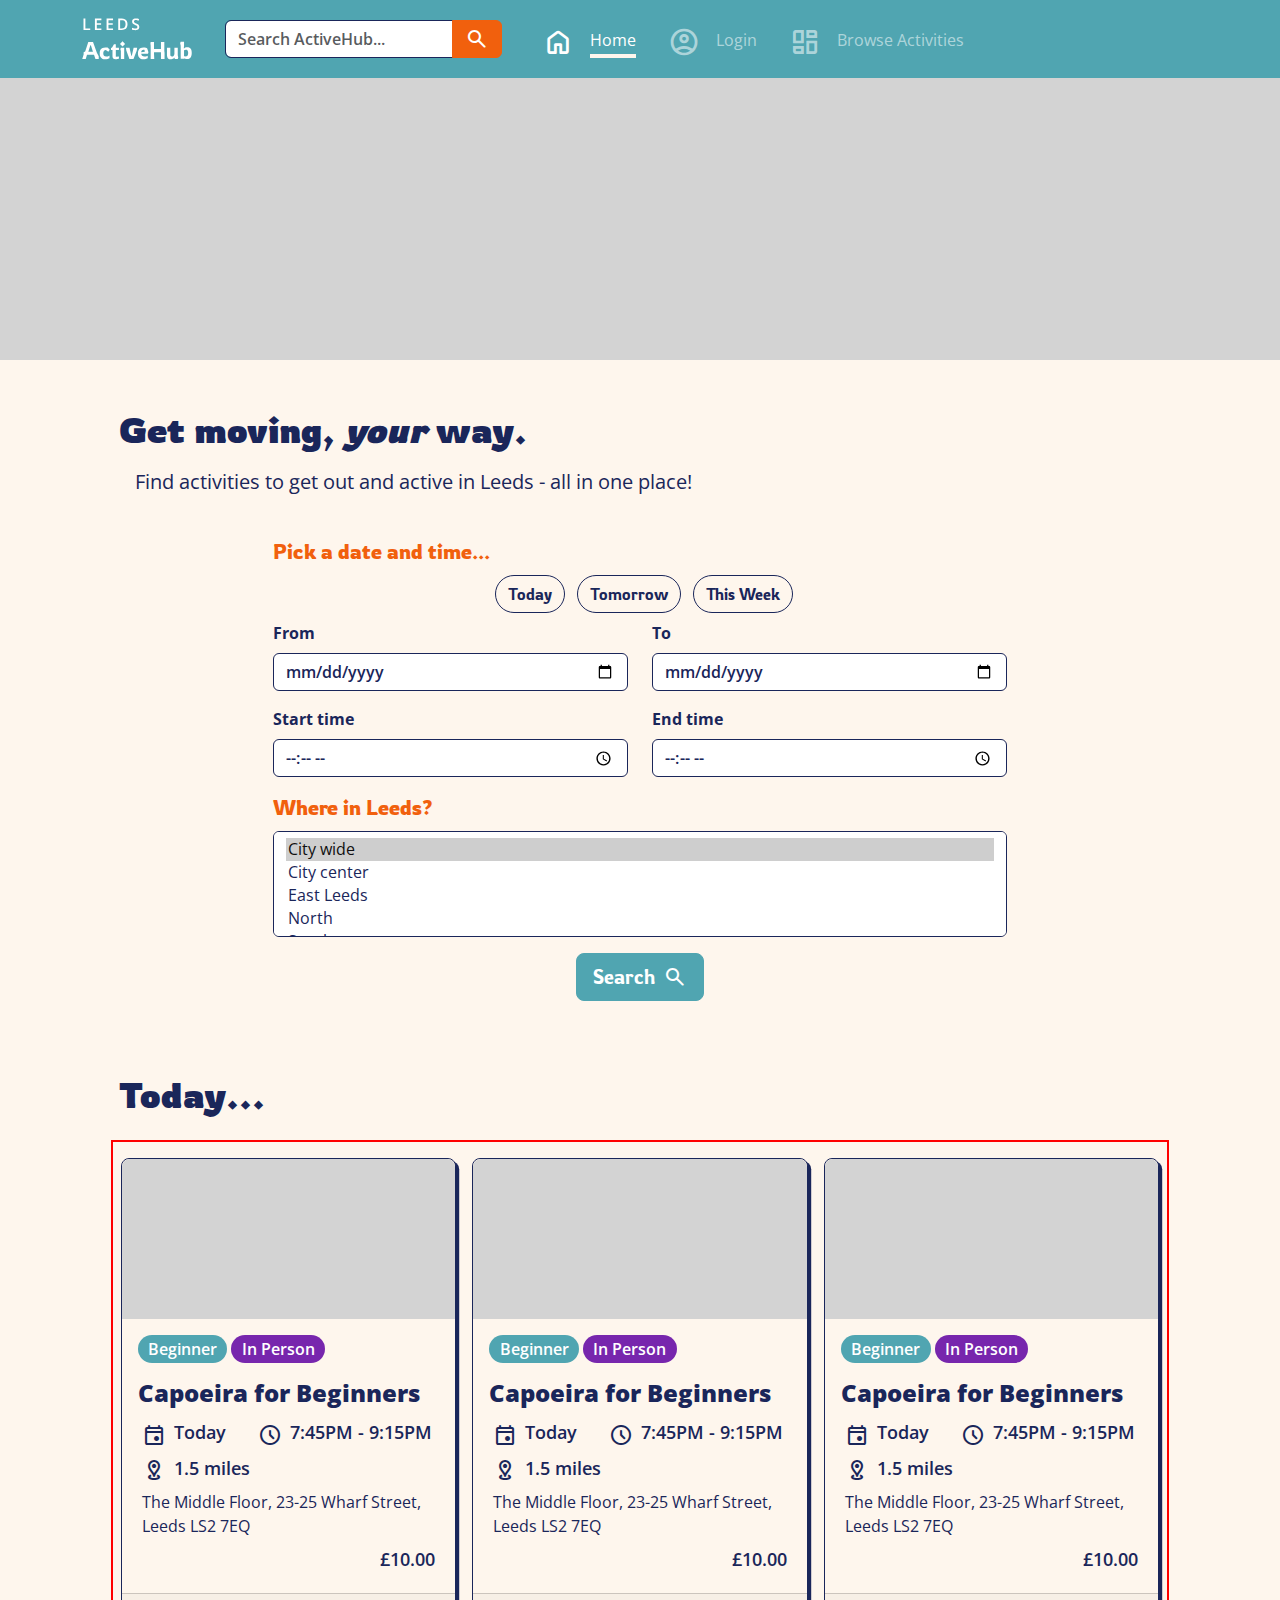
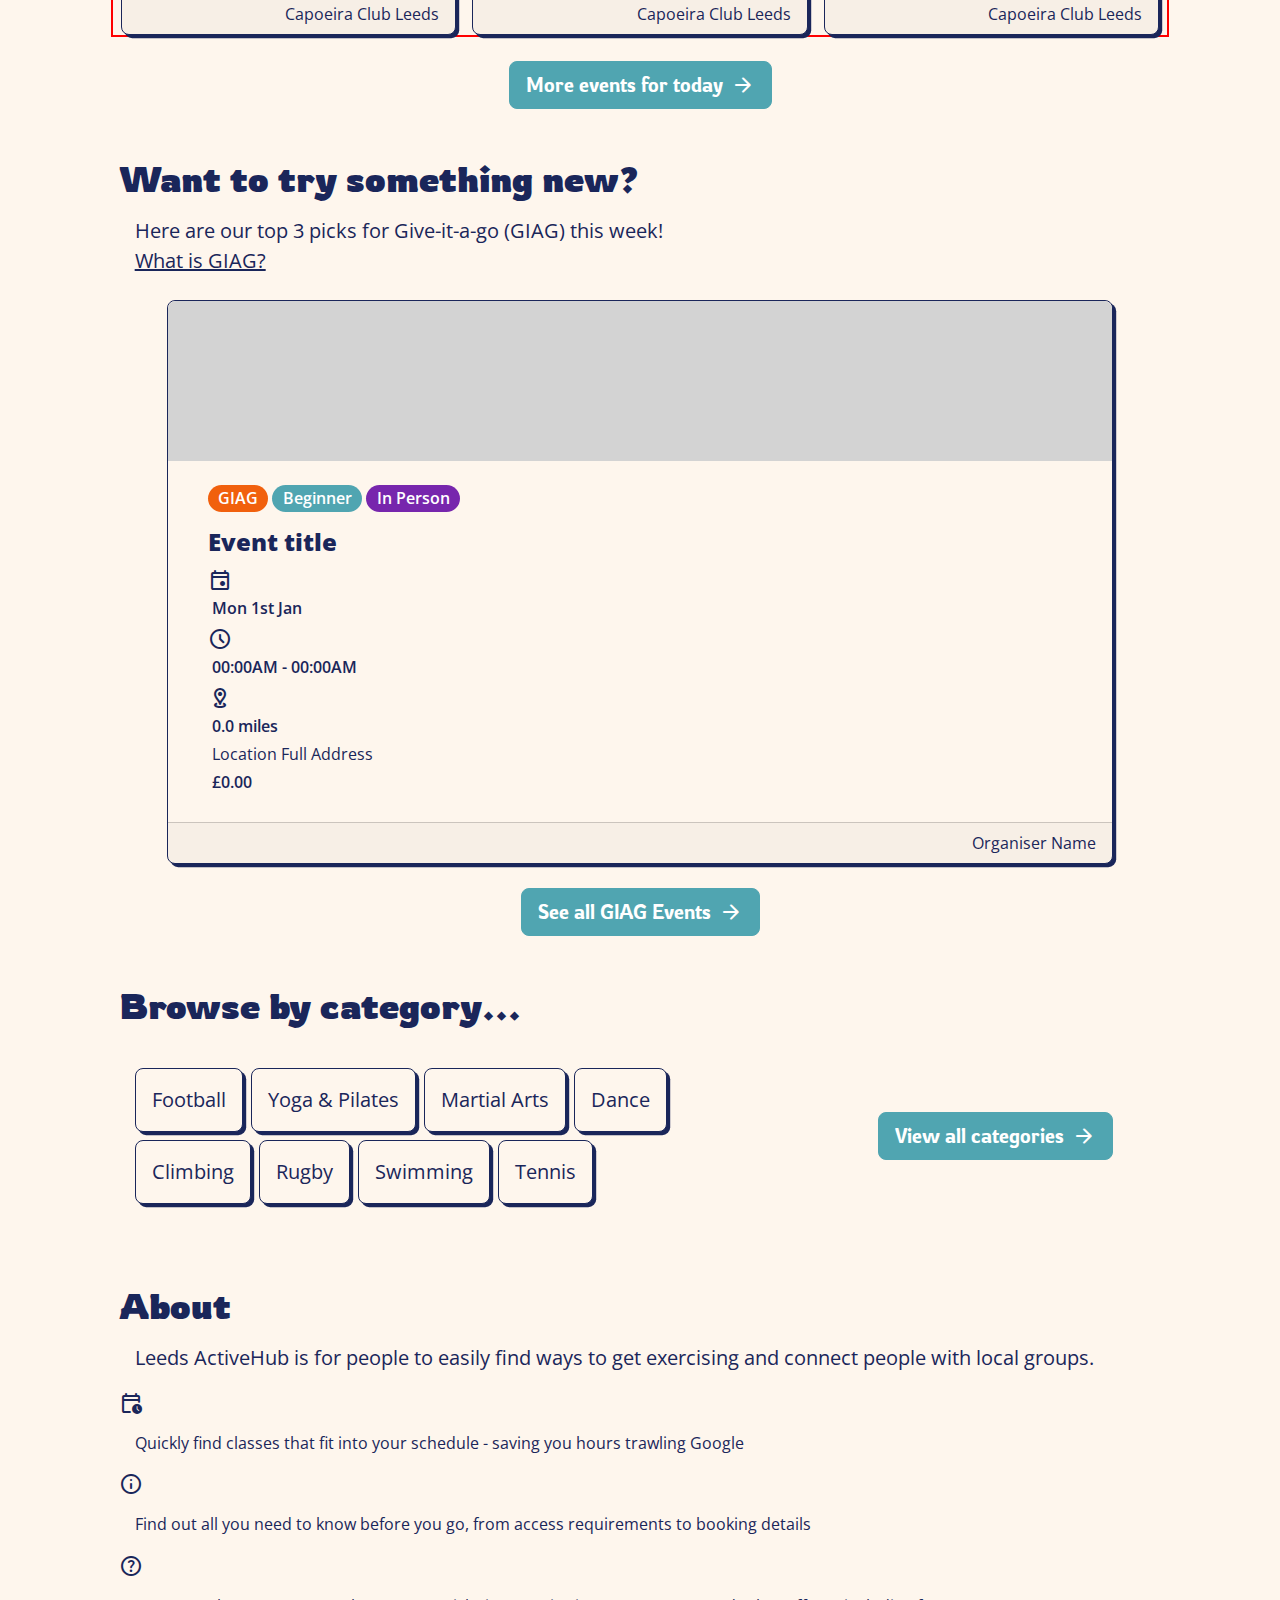
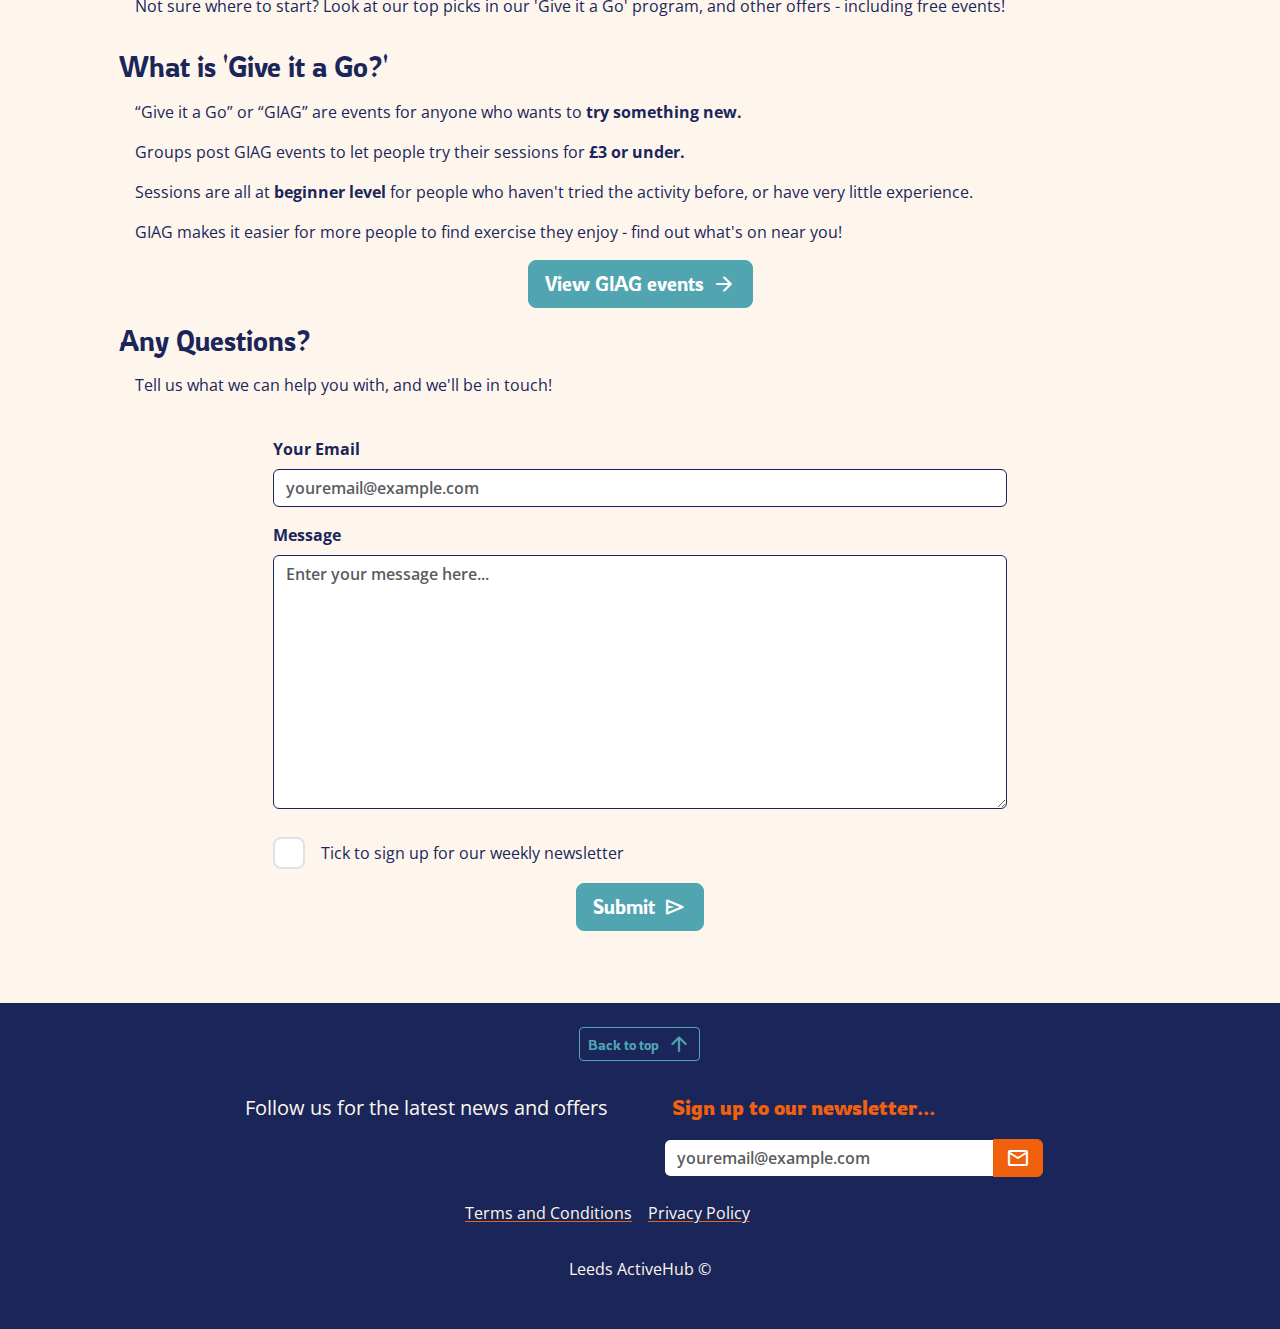
==== index.html @ cd2ba8c4 "(index.html): Changed card-stacks to responsive BS grid, removed card content while testing (main-st" ====
<!DOCTYPE html>
<html lang="en">
<head>
    <meta charset="UTF-8">
    <meta name="viewport" content="width=device-width, initial-scale=1.0">


    <!-- ----------- -->
    <!-- STYLESHEETS -->
    <!-- ----------- -->

    <!-- Google Fonts -->
    <link rel="preconnect" href="https://fonts.googleapis.com">
    <link rel="preconnect" href="https://fonts.gstatic.com" crossorigin>
    <link href="https://fonts.googleapis.com/css2?family=Open+Sans:ital,wght@0,300..800;1,300..800&family=Rowdies:wght@300;400;700&display=swap" rel="stylesheet">

    <!-- Google Material Symbols -->
    <link rel="stylesheet" href="https://fonts.googleapis.com/css2?family=Material+Symbols+Rounded:opsz,wght,FILL,GRAD@20..48,100..700,0..1,-50..200" />

    <!-- Iconoir -->
    <link rel="stylesheet"
    href="https://cdn.jsdelivr.net/gh/iconoir-icons/iconoir@main/css/iconoir.css"/>
  

    <!-- Bootstrap V5.3.3  -->
    <link href="https://cdn.jsdelivr.net/npm/bootstrap@5.3.3/dist/css/bootstrap.min.css" rel="stylesheet" integrity="sha384-QWTKZyjpPEjISv5WaRU9OFeRpok6YctnYmDr5pNlyT2bRjXh0JMhjY6hW+ALEwIH" crossorigin="anonymous">

    <!-- Bootstrap-select plugin v1.14.0  -->
     <!-- For multiselect picker dropdowns with bootstrap select inputs -->
    <!-- Latest compiled and minified CSS -->
    <link rel="stylesheet" href="https://cdn.jsdelivr.net/npm/bootstrap-select@1.14.0-beta3/dist/css/bootstrap-select.min.css">

    <!-- Custom Stylesheet -->
    <link rel="stylesheet" href="/css/main-style.css">
    
    <!-- JQuery -->
     <!-- For bootstrap-select -->
    <script src="https://code.jquery.com/jquery-3.7.1.min.js" integrity="sha256-/JqT3SQfawRcv/BIHPThkBvs0OEvtFFmqPF/lYI/Cxo=" crossorigin="anonymous"></script>

    <title>Leeds ActiveHub Home</title>
</head>
<body>

    <!----------------------->
    <!------- HEADER -------->
    <!----------------------->
    <header id="page-top">

        <!------- Main Nav ------->
        <nav class="navbar fixed-top navbar-expand-lg navbar-dark">
            <div class="container">
                <!-- Brand -->
                <a class="navbar-brand" href="/index.html">
                    <svg class="navbar-logo" width="111" height="52" viewBox="0 0 111 52" xmlns="http://www.w3.org/2000/svg">
                        <path d="M1.5 17V5.57812H3.375V15.4062H8.22656V17H1.5ZM19.3919 17H12.9231V5.57812H19.3919V7.15625H14.7981V10.2578H19.1028V11.8281H14.7981V15.4141H19.3919V17ZM31.0494 17H24.5806V5.57812H31.0494V7.15625H26.4556V10.2578H30.7603V11.8281H26.4556V15.4141H31.0494V17ZM45.5116 11.1797C45.5116 12.4661 45.272 13.5417 44.7928 14.4062C44.3136 15.2656 43.6183 15.9141 42.7069 16.3516C41.7954 16.7839 40.6965 17 39.41 17H36.2381V5.57812H39.7537C40.936 5.57812 41.9569 5.79167 42.8162 6.21875C43.6756 6.64062 44.3397 7.26823 44.8084 8.10156C45.2772 8.92969 45.5116 9.95573 45.5116 11.1797ZM43.5584 11.2344C43.5584 10.2969 43.41 9.52604 43.1131 8.92188C42.8215 8.31771 42.3892 7.86979 41.8162 7.57812C41.2485 7.28125 40.548 7.13281 39.7147 7.13281H38.1131V15.4297H39.4412C40.8215 15.4297 41.8527 15.0781 42.535 14.375C43.2173 13.6719 43.5584 12.625 43.5584 11.2344ZM57.2863 13.8906C57.2863 14.5677 57.1196 15.151 56.7863 15.6406C56.4581 16.1302 55.9842 16.5052 55.3644 16.7656C54.7498 17.026 54.0154 17.1562 53.1613 17.1562C52.7446 17.1562 52.3461 17.1328 51.9659 17.0859C51.5857 17.0391 51.2264 16.9714 50.8878 16.8828C50.5545 16.7891 50.2498 16.6771 49.9738 16.5469V14.7812C50.4373 14.9844 50.9555 15.1693 51.5284 15.3359C52.1014 15.4974 52.6847 15.5781 53.2784 15.5781C53.7628 15.5781 54.1639 15.5156 54.4816 15.3906C54.8045 15.2604 55.0441 15.0781 55.2003 14.8438C55.3566 14.6042 55.4347 14.3255 55.4347 14.0078C55.4347 13.6693 55.3435 13.3828 55.1613 13.1484C54.979 12.9141 54.7029 12.7005 54.3331 12.5078C53.9685 12.3099 53.5102 12.099 52.9581 11.875C52.5831 11.724 52.2238 11.5521 51.88 11.3594C51.5415 11.1667 51.2394 10.9401 50.9738 10.6797C50.7081 10.4193 50.4972 10.112 50.3409 9.75781C50.1899 9.39844 50.1144 8.97656 50.1144 8.49219C50.1144 7.84635 50.268 7.29427 50.5753 6.83594C50.8878 6.3776 51.3253 6.02604 51.8878 5.78125C52.4555 5.53646 53.117 5.41406 53.8722 5.41406C54.4711 5.41406 55.0336 5.47656 55.5597 5.60156C56.0909 5.72656 56.6118 5.90365 57.1222 6.13281L56.5284 7.64062C56.0597 7.44792 55.604 7.29427 55.1613 7.17969C54.7238 7.0651 54.2758 7.00781 53.8175 7.00781C53.4217 7.00781 53.0857 7.06771 52.8097 7.1875C52.5336 7.30729 52.3227 7.47656 52.1769 7.69531C52.0363 7.90885 51.9659 8.16406 51.9659 8.46094C51.9659 8.79427 52.0467 9.07552 52.2081 9.30469C52.3748 9.52865 52.63 9.73438 52.9738 9.92188C53.3227 10.1094 53.7706 10.3177 54.3175 10.5469C54.9477 10.8073 55.4816 11.0807 55.9191 11.3672C56.3618 11.6536 56.7003 11.9974 56.9347 12.3984C57.1691 12.7943 57.2863 13.2917 57.2863 13.8906Z" fill="currentColor"/>
                        <path d="M0.24 46L1.632 41.464V39.136L3.168 38.416L6.288 29.032H11.016L14.88 39.784L16.728 43.192V46H13.44L12 41.68H5.016L3.744 46H0.24ZM6.36 38.704H10.92L8.856 32.2H8.352L6.36 38.704ZM22.8488 46.24C21.8728 46.24 20.9928 46.056 20.2088 45.688C19.4248 45.304 18.8088 44.68 18.3608 43.816C17.9128 42.952 17.6888 41.792 17.6888 40.336C17.6888 38.848 17.9368 37.68 18.4328 36.832C18.9448 35.968 19.6248 35.352 20.4728 34.984C21.3368 34.616 22.2888 34.432 23.3288 34.432C24.0648 34.432 24.6088 34.464 24.9608 34.528C25.3288 34.576 25.6408 34.632 25.8968 34.696L27.7688 36.808L26.3288 38.704L23.8088 37.072C23.0088 37.072 22.3848 37.352 21.9368 37.912C21.4888 38.472 21.2648 39.28 21.2648 40.336C21.2648 41.456 21.5048 42.28 21.9848 42.808C22.4648 43.336 23.1528 43.6 24.0488 43.6C24.6408 43.6 25.1688 43.536 25.6328 43.408C26.1128 43.264 26.5128 43.112 26.8328 42.952C27.1528 42.776 27.3768 42.648 27.5048 42.568V45.304C27.1048 45.512 26.5208 45.72 25.7528 45.928C25.0008 46.136 24.0328 46.24 22.8488 46.24ZM33.6064 46.24C32.5184 46.24 31.7264 46 31.2304 45.52C30.7344 45.04 30.4864 44.312 30.4864 43.336V36.904H28.9744V35.344L30.2464 34.168L31.9504 31.192H33.8224V34.672H36.9424V37.072H33.8224V43.648L36.9424 43.624V45.52C36.9424 45.52 36.8144 45.584 36.5584 45.712C36.3024 45.824 35.9264 45.936 35.4304 46.048C34.9504 46.176 34.3424 46.24 33.6064 46.24ZM40.5497 33.472L37.9817 30.904L40.5497 28.336L43.0937 30.904L40.5497 33.472ZM38.8697 46V38.056L38.3657 36.136L38.8457 34.672H42.2057V46H38.8697ZM47.4137 46L44.3897 37.792L43.9097 34.672H47.5097L49.3097 42.64H49.7897L51.6137 34.672H55.1897L54.7097 37.792L51.4937 46H47.4137ZM61.3153 46.24C60.2753 46.24 59.3473 46.056 58.5313 45.688C57.7153 45.32 57.0753 44.704 56.6113 43.84C56.1473 42.976 55.9153 41.808 55.9153 40.336C55.9153 38.912 56.1633 37.768 56.6593 36.904C57.1553 36.04 57.8113 35.416 58.6273 35.032C59.4433 34.632 60.3393 34.432 61.3153 34.432C62.3873 34.432 63.2273 34.552 63.8353 34.792C64.4593 35.032 64.9313 35.264 65.2513 35.488L66.4513 39.304L65.9713 40.792H59.2513C59.3473 41.64 59.6513 42.32 60.1633 42.832C60.6753 43.344 61.4593 43.6 62.5153 43.6C63.3793 43.6 64.0753 43.496 64.6033 43.288C65.1473 43.08 65.5233 42.92 65.7313 42.808V45.304C65.2513 45.56 64.6353 45.784 63.8833 45.976C63.1473 46.152 62.2913 46.24 61.3153 46.24ZM59.2273 39.256L62.8273 38.776L62.4673 37C62.3553 36.936 62.1953 36.888 61.9873 36.856C61.7953 36.824 61.6193 36.808 61.4593 36.808C60.7393 36.808 60.1873 37.064 59.8033 37.576C59.4193 38.072 59.2273 38.632 59.2273 39.256ZM68.6644 46V32.872L68.4244 30.472L68.6644 29.008H72.0244V36.016H78.9604V29.008H82.3204V38.032L82.5604 39.688V46H78.9604V39.16H72.0244V41.104L72.2644 46H68.6644ZM88.56 46.24C87.6 46.24 86.856 46.056 86.328 45.688C85.816 45.32 85.456 44.792 85.248 44.104C85.056 43.4 84.96 42.56 84.96 41.584V34.648H88.32V41.68C88.32 42.336 88.44 42.816 88.68 43.12C88.936 43.424 89.36 43.576 89.952 43.576C90.704 43.576 91.296 43.288 91.728 42.712C92.176 42.136 92.4 41.464 92.4 40.696V34.648H95.76V42.136L96.264 44.536L95.76 46H92.664V44.824L92.424 44.704C92.216 44.912 91.912 45.136 91.512 45.376C91.128 45.616 90.68 45.824 90.168 46C89.672 46.16 89.136 46.24 88.56 46.24ZM105.187 46C104.419 46 103.803 45.936 103.339 45.808C102.875 45.664 102.539 45.528 102.331 45.4C102.139 45.256 102.043 45.184 102.043 45.184V45.784H98.6828V32.632L98.1788 30.232L98.6828 28.792H102.043V32.656L101.803 35.368L102.043 35.488C102.363 35.184 102.755 34.896 103.219 34.624C103.699 34.336 104.355 34.192 105.187 34.192C106.611 34.192 107.723 34.648 108.523 35.56C109.339 36.472 109.747 37.912 109.747 39.88C109.747 41.352 109.539 42.544 109.123 43.456C108.723 44.352 108.179 45 107.491 45.4C106.803 45.8 106.035 46 105.187 46ZM103.651 43.456C104.291 43.456 104.787 43.296 105.139 42.976C105.507 42.656 105.763 42.24 105.907 41.728C106.067 41.216 106.147 40.664 106.147 40.072C106.147 39.496 106.083 38.968 105.955 38.488C105.843 37.992 105.627 37.6 105.307 37.312C104.987 37.008 104.515 36.856 103.891 36.856L102.043 37.36V43.144C102.043 43.144 102.211 43.2 102.547 43.312C102.883 43.408 103.251 43.456 103.651 43.456Z" fill="currentColor"/>
                    </svg>
                </a>
                <!-- Menu toggle button  -->
                <button
                    class="navbar-toggler d-lg-none"
                    type="button"
                    data-bs-toggle="offcanvas"
                    data-bs-target="#mainNavOffcanvas"
                    aria-controls="mainNavOffcanvas"
                    aria-expanded="false"
                    aria-label="Toggle navigation"
                >
                    <span class="navbar-toggler-icon"></span>
                </button>

                <!-- Main Nav offcanvas -->
                <div class="offcanvas offcanvas-end navbar-dark" id="mainNavOffcanvas">

                    <div class="offcanvas-header">
                        <!-- Close button -->
                        <button type="button" class="btn-close btn-close-white text-reset" data-bs-dismiss="offcanvas" aria-label="Close"></button>
                    </div>

                    <div class="offcanvas-body">

                        <!-- Search bar -->
                        <form method="POST" action="search" class="my-2 mx-lg-3">
                            <div class="input-group">
                                <input
                                    class="form-control"
                                    type="text"
                                    placeholder="Search ActiveHub..."/>
                                <button
                                    class="btn btn-secondary"
                                    type="submit">
                                    <span class="material-symbols-rounded">
                                        search
                                        </span>
                                </button>
                            </div>
                        </form>

                        <!-- Options -->
                        <ul class="navbar-nav me-auto align-items-lg-end">
                            <li class="nav-item">
                                <a class="nav-link active" href="/index.html" aria-current="page"
                                    ><span class="material-symbols-rounded">home</span>Home
                                    <span class="visually-hidden">(current)</span>
                                </a>
                            </li>
                            <li class="nav-item">
                                <a class="nav-link" href="#"><span class="material-symbols-rounded">account_circle</span>Login</a>
                            </li>
                            <li class="nav-item">
                                <a class="nav-link" href="#"><span class="material-symbols-rounded">browse</span>Browse Activities</a>
                            </li>
                        </ul>
                    </div>
                    
                </div>
            </div>
        </nav>
    <!-- end Main Nav -->
    </header>


    <!----------------------->
    <!--------- MAIN -------->
    <!----------------------->
    <main class="container-fluid">

        <!----- Intro section ------>
        
        <section class="page-hero mb-3 mb-sm-4 mb-lg-5">
            <div class="hero-slider">hero slider/reel</div>
        </section>

        <section class="intro container  mb-3 mb-sm-4 mb-lg-5 col-sm-11 col-xl-10">

            <h2>Get moving, <em>your</em> way.</h2>
            <p class="lead">Find activities to get out and active in Leeds - all in one place!</p>

            <!-- Search Events form -->
            <form action="searchEvents" class="container p-4 col-lg-10 col-xl-9">

                <fieldset class="form-group">
                    <!-- When -->
                    <legend class="form-legend">Pick a date and time...</legend>

                    <div class="container text-center" role="group" aria-label="Quick select dates">
                        <!-- Today -->
                        <input type="radio" class="btn-check" name="btnradioDate" id="btnradio-today" value="today"
                        autocomplete="off">
                        <label for="btnradio-today" class="btn btn-outline-dark rounded-pill btn-radio-chip">Today</label>

                        <!-- Tomorrow -->
                        <input type="radio" class="btn-check" name="btnradioDate" id="btnradio-tomorrow" value="tomorrow" autocomplete="off">
                        <label for="btnradio-tomorrow" class="btn btn-outline-dark rounded-pill btn-radio-chip">Tomorrow</label>

                        <!-- This Week -->
                        <input type="radio" class="btn-check" name="btnradioDate" value="thisWeek" id="btnradio-this-week" autocomplete="off"> 
                        <label for="btnradio-this-week" class="btn btn-outline-dark rounded-pill btn-radio-chip">This Week</label>
                    </div>

                    <!-- Date input -->
                    <div class="row">
                        <div class="col">
                            <label class="form-label" for="date-from">From</label>
                            <input id="date-from" class="form-control" type="date" name="dateFrom">
                        </div>
                        <div class="col">
                            <label class="form-label" for="date-to">To</label>
                            <input id="date-to" class="form-control" type="date" name="dateTo">
                        </div>
                    </div>
                    <!-- Time input -->
                    <div class="row">
                        <div class="col">
                            <label for="start-time" class="form-label">Start time</label>
                            <input class="form-control" type="time" id="start-time" name="startTime">
                        </div>
                        <div class="col">
                            <label for="end-time" class="form-label">End time</label>
                            <input class="form-control" type="time" id="end-time" name="endTime">
                        </div>
                    </div>
                </fieldset>
                <!-- Area input -->
                <fieldset class="form-group">
                    <legend class="form-legend">Where in Leeds?</legend>
                    <div class="row">
                        <div class="col">
                            <label for="area-select" class="visually-hidden">Pick an area of Leeds</label>
                            <select class="selectpicker form-control" name="area" id="area-select" default="city-wide" data-style="form-control" multiple >
                                <option value="city-wide" selected>City wide</option>
                                <option value="city-center">City center</option>
                                <option value="east">East Leeds</option>
                                <option value="north">North</option>
                                <option value="south">South</option>
                                <option value="west">West</option>
                            
                            </select>
                        </div>
                    </div>
                </fieldset>

                <div class="row text-center">
                    <div class="col">
                        <button type="submit" class="btn btn-primary btn-lg">Search<span class="material-symbols-rounded">search</span></button>
                    </div>
                </div>
            </form>

        </section>


        <!------- Today section ------->
        <section class="today container mb-3 mb-sm-4 mb-lg-5 col-sm-11 col-xl-10">
            <h2>Today...</h2>

            <!-- Card Carousel -->
            <div class="card-stack g-3 my-4 row row-cols-lg-2 row-cols-xl-3">

                <!-- 1 -->
                <div class="col">
                    <article class="card">
                        <img src="" alt="" class="card-img-top">
                        <div class="card-body p-2 p-lg-3">
                            <div class="card-tags container-fluid mb-2 mb-md-3">
                                <span class="badge rounded-pill tag-level">Beginner</span>
                                <span class="badge rounded-pill tag-location">In Person</span>
                            </div>
                            <h3 class="card-title">Capoeira for Beginners</h3>
                            <div class="row">
                                <p class="col-auto card-key-info"><span class="material-symbols-rounded">event</span>Today</p>
                                <p class="col-auto card-key-info"><span class="material-symbols-rounded">schedule</span>7:45PM - 9:15PM</p>
                                <p class="col-auto card-key-info"><span class="material-symbols-rounded">distance</span>1.5 miles</p>
                                <p class="col-12">The Middle Floor, 23-25 Wharf Street, Leeds LS2 7EQ</p>
                                <p class="col text-end card-key-info">£10.00</p>
                            </div>
                        </div>
                        <div class="card-footer text-end">Capoeira Club Leeds</div>
                    </article>
                </div>
                <!-- end 1 -->

                <!-- 2 -->
                <div class="col">
                    <article class="card">
                        <img src="" alt="" class="card-img-top">
                        <div class="card-body p-2 p-lg-3">
                            <div class="card-tags container-fluid mb-2 mb-md-3">
                                <span class="badge rounded-pill tag-level">Beginner</span>
                                <span class="badge rounded-pill tag-location">In Person</span>
                            </div>
                            <h3 class="card-title">Capoeira for Beginners</h3>
                            <div class="row">
                                <p class="col-auto card-key-info"><span class="material-symbols-rounded">event</span>Today</p>
                                <p class="col-auto card-key-info"><span class="material-symbols-rounded">schedule</span>7:45PM - 9:15PM</p>
                                <p class="col-auto card-key-info"><span class="material-symbols-rounded">distance</span>1.5 miles</p>
                                <p class="col-12">The Middle Floor, 23-25 Wharf Street, Leeds LS2 7EQ</p>
                                <p class="col text-end card-key-info">£10.00</p>
                            </div>
                        </div>
                        <div class="card-footer text-end">Capoeira Club Leeds</div>
                    </article>
                </div>
                <!-- end 2 -->

                <!-- 3 -->
                <div class="col">
                    <article class="card">
                        <img src="" alt="" class="card-img-top">
                        <div class="card-body p-2 p-lg-3">
                            <div class="card-tags container-fluid mb-2 mb-md-3">
                                <span class="badge rounded-pill tag-level">Beginner</span>
                                <span class="badge rounded-pill tag-location">In Person</span>
                            </div>
                            <h3 class="card-title">Capoeira for Beginners</h3>
                            <div class="row">
                                <p class="col-auto card-key-info"><span class="material-symbols-rounded">event</span>Today</p>
                                <p class="col-auto card-key-info"><span class="material-symbols-rounded">schedule</span>7:45PM - 9:15PM</p>
                                <p class="col-auto card-key-info"><span class="material-symbols-rounded">distance</span>1.5 miles</p>
                                <p class="col-12">The Middle Floor, 23-25 Wharf Street, Leeds LS2 7EQ</p>
                                <p class="col text-end card-key-info">£10.00</p>
                            </div>
                        </div>
                        <div class="card-footer text-end">Capoeira Club Leeds</div>
                    </article>
                </div>
                <!-- end 3 -->

            </div>
            <!-- End Card carousel -->

            <div class="text-center">
                <a href="#" class="btn btn-lg btn-primary">More events for today<span class="material-symbols-rounded">arrow_forward</span></a>
            </div>

        </section>

        <!------ GIAG Section ------->
         <section class="giag container mb-3 mb-sm-4 mb-lg-5 col-sm-11 col-xl-10">
            <h2>Want to try something new?</h2>
            <p class="lead">
                Here are our top 3 picks for Give-it-a-go (GIAG) this week! 
                <br><a href="#">What is GIAG?</a>
            </p>

            <div class="card-carousel my-4 mx-md-5">
                <div class="card">
                    <img src="" alt="" class="card-img-top">

                    <div class="card-body mx-md-4 my-md-2">
                        <div class="card-tags container-fluid mb-2 mb-md-3">
                            <span class="badge rounded-pill tag-giag">GIAG</span>
                            <span class="badge rounded-pill tag-level">Beginner</span>
                            <span class="badge rounded-pill tag-location">In Person</span>
                        </div>
                        <h3 class="card-title">Event title</h3>
                            <div class="card-key-info">
                                <span class="material-symbols-rounded">event</span>
                                <p>Mon 1st Jan</p></div>
                            <div class="card-key-info">
                                <span class="material-symbols-rounded">schedule</span>
                                <p>00:00AM - 00:00AM</p>
                            </div>
                        <div class="card-key-info">
                            <span class="material-symbols-rounded">distance</span>
                            <p>0.0 miles</p>
                        </div>
                        <p>Location Full Address</p>                 
                        <div class="card-key-info price">
                            <p>£0.00</p>
                        </div>
                    </div>

                    <div class="card-footer text-end">Organiser Name</div>

                </div>
                
            </div>
            <!-- End Card carousel -->
            
            
            <div class="text-center">
                <a href="#" class="btn btn-lg btn-primary">See all GIAG Events <span class="material-symbols-rounded">arrow_forward</span></a>
            </div>
        
         </section>

         <!------ Browse Categories ------>
         <section class="categories container mb-3 mb-sm-4 mb-lg-5 col-sm-11 col-xl-10">
            <h2>Browse by category...</h2>
            <div class="row align-items-center row-cols-1 row-cols-md-2">
                    <!-- Category list -->
                    <div class="col-md-8">
                        <ul class="card-simple-group p-3 my-3">
                            <li class="card card-simple lead"><a  href="" class="stretched-link">Football</a></li>
                            <li class="card card-simple lead"><a href="" class="stretched-link">Yoga & Pilates</a></li>
                            <li class="card card-simple lead"><a href="" class="stretched-link">Martial Arts</a></li>
                            <li class="card card-simple lead"><a href="" class="stretched-link">Dance</a></li>
                            <li class="card card-simple lead"><a href="" class="stretched-link">Climbing</a></li>
                            <li class="card card-simple lead"><a href="" class="stretched-link">Rugby</a></li>
                            <li class="card card-simple lead"><a href="" class="stretched-link">Swimming</a></li>
                            <li class="card card-simple lead"><a href="" class="stretched-link">Tennis</a></li>
                        </ul>
                    </div>
                    <!-- End Category list -->
                    
                    <div class="text-center col-md-4">
                        <a href="#" class="btn btn-lg btn-primary">View all categories <span class="material-symbols-rounded">arrow_forward</span></a>
                    </div>
                </div>
         </section>

         <!------- About ActiveHub ------->
         <section class="about container mb-3 mb-sm-4 mb-lg-5 col-sm-11 col-xl-10">
            <div class="row row-cols-1 gy-3">

                <!-- About -->
                <div class="col">
                    <h2>About</h2>
                    <p class="lead">Leeds ActiveHub is for people to easily find ways to get exercising and connect people with local groups. </p>
                    <div class="usp-point">
                        <span class="material-symbols-rounded">calendar_clock</span>
                        <p>Quickly find classes that fit into your schedule - saving you hours trawling Google</p>
                    </div>
                    <div class="usp-point">
                        <span class="material-symbols-rounded">info</span>
                        <p>Find out all you need to know before you go, from access requirements to booking details</p>
                    </div>
                    <div class="usp-point">
                        <span class="material-symbols-rounded">help</span>
                        <p>Not sure where to start? Look at our top picks in our 'Give it a Go' program, and other offers - including free events!</p>
                    </div>
                </div>

                <!-- What is GIAG -->
                <div class="col">
                    <h3>What is 'Give it a Go?'</h3>
                    <p>“Give it a Go” or “GIAG” are events for anyone who wants to <strong>try something new.</strong></p>
                    <p>Groups post GIAG events to let people try their sessions for <strong>£3 or under.</strong></p>
                    <p>Sessions are all at <strong>beginner level</strong> for people who haven't tried the activity before, or have very little experience.</p>
                    <p>GIAG makes it easier for more people to find exercise they enjoy - find out what's on near you!</p>
                    <div class="text-center">
                        <a href="#" class="btn btn-lg btn-primary">View GIAG events<span class="material-symbols-rounded">arrow_forward</span></a>
                    </div>
                </div>

                <!-- Contact Form -->
                <div class="col">
                    <h3>Any Questions?</h3>
                    <p>Tell us what we can help you with, and we'll be in touch! </p>
                    <form method="POST" action="contactForm" class="container p-4 col-lg-10 col-xl-9">
                        <div class="row row-cols-1 g-3">
                            <div class="col">
                                <label class="form-label" for="email">Your Email</label>
                                <input id="email" name="email" type="email" class="form-control" placeholder="youremail@example.com" required>
                            </div>
                            <div class="col">
                                <label class="form-label" for="message">Message</label>
                                <textarea class="form-control textarea-maxlength" name="message" id="message" placeholder="Enter your message here..." maxlength="300" rows="10" required></textarea>
                            </div>
                            <div class="col">
                                <div class="form-check">
                                    <label class="form-check-label" for="newsletter-signup">Tick to sign up for our weekly newsletter</label>
                                    <input type="checkbox" class="form-check-input" id="newsletter-signup" name="newsletterSignup">
                                </div>
                            </div>
                            <div class="col text-center">
                                <button type="submit" class="btn btn-lg btn-primary">Submit <span class="material-symbols-rounded">send</span></button></div>
                        </div>
                    </form>
                </div>
            </div>
         </section>

    </main>
    
    <!----------------------->
    <!------- FOOTER -------->
    <!----------------------->

    <footer class="main-footer container-fluid pt-4 pb-3">
        
        <!-- Content container -->
        <div class="container justify-content-center text-center g-0 col-xs-10 col-lg-8 col-xl-8">
            
            <!-- Back to top -->
            <div class="row g-0 mb-3">
                <div class="col"><a href="#page-top" class="btn btn-sm btn-outline-primary">Back to top <span class="material-symbols-rounded">arrow_upward</span></a></div>
            </div>
            
            <!-- Contact links -->
            <div class="row row-cols-1 row-cols-md-2 g-0 mb-4">
                <!-- Social media -->
                <div class="col">
                    <p class="lead">Follow us for the latest news and offers</p>
                    <div class="container d-flex justify-content-center gap-4">
                        <a href="#"><i class="iconoir-facebook"></i></a>
                        <a href="#"><i class="iconoir-x"></i></a>
                        <a href="#"><i class="iconoir-instagram"></i></a>
                        <a href="#"><i class="iconoir-tiktok"></i></a>
                    </div>
                </div>
                <!-- Newsletter Signup -->
                <div class="col">
                    <form class="container px-4 text-start" action="newsletterSignup">
                        <label class="form-legend px-2 py-3" for="email">Sign up to our newsletter...</label>
                        <div class="input-group">
                                <input id="email" name="email" type="email" class="form-control" placeholder="youremail@example.com" required>
                                <button type="submit" class="btn btn-secondary"><span class="material-symbols-rounded">mail</span></button>
                        </div>
                    </form>
                </div>
            </div>

            <!-- Small print -->
            <div class="row row-cols-1 justify-content-center g-0">
                <div class="col-12 mb-3">
                    <div class="row row-cols-1 row-cols-sm-2 gx-0 gy-2 gx-sm-3 justify-content-center">
                        <a href="#" class="inline-link col text-sm-end">Terms and Conditions</a>
                        <a href="#" class="inline-link col text-sm-start">Privacy Policy</a>
                    </div>
                </div>
                <div class="col-12 mb-3">
                    <p>Leeds ActiveHub &copy;</p>
                </div>
            </div>
        </div>
    </footer>
    
    <!-- ------------------ -->
    <!-------- SCRIPTS ------->
    <!-- ------------------ -->

    <!-- Bootstrap -->
    <script src="https://cdn.jsdelivr.net/npm/bootstrap@5.3.3/dist/js/bootstrap.bundle.min.js" integrity="sha384-YvpcrYf0tY3lHB60NNkmXc5s9fDVZLESaAA55NDzOxhy9GkcIdslK1eN7N6jIeHz" crossorigin="anonymous"></script>

    <!-- Bootstrap-select plugin -->
    <script src="https://cdn.jsdelivr.net/npm/bootstrap-select@1.14.0-beta3/dist/js/bootstrap-select.min.js"></script>
    <!-- <script src="https://cdn.jsdelivr.net/npm/bootstrap-select@1.13.14/dist/js/i18n/defaults-*.min.js"></script> -->

    <!-- Bootstrap MaxLength plugin -->
    <script src="https://cdnjs.cloudflare.com/ajax/libs/bootstrap-maxlength/1.5.5/bootstrap-maxlength.min.js" integrity="sha512-81sB08frzp8FFe+EpzDcNQslk5M3hLN9bWDJWYWGnWIuMlCaaJ3fgsohY/HOQ3lnLfCgieDIFH7JbXvwqA4Sxw==" crossorigin="anonymous" referrerpolicy="no-referrer"></script>

    <script src="/js/bootstrap-maxlength-config.js" type="text/javascript"></script>
</body>
</html>
---- css/main-style.css ----
/* ============== */
/* ROOT VARIABLES */
/* ============== */

:root {

/* ---------------- */
/* Colours          */
/* ---------------- */


--primary-colour: rgb(80,165,177);
--secondary-colour: rgb(241,96,13);
--tertiary-colour: rgb(119, 38, 173);
--disabled-control-colour: rgb(140, 140, 140);
--surface-dark: rgb(26,38,90);
--surface-light: rgb(254,246,237);

/* Focus rings */
--focus-ring-opacity: 0.25;
--custom-focus-ring: rgb(80,165,177, var(--focus-ring-opacity));

/* Box shadows */
--2x-box-shadow: 0.15rem 0.15rem 0px 0px;
--card-shadow: 0.2rem 0.2rem 0 0 var(--surface-dark);


/* ---------------- */
/* Font families    */
/* ---------------- */

--primary-font-family: "Rowdies", sans-serif;
--secondary-font-family: "Open Sans", sans-serif;

/* ---------------- */
/* Text-size styles */
/* ---------------- */

/* base size: --mobile--p-text (16px) */


/* ----- Mobile ----- */
--notes--image-descriptions: 0.75rem;
--mobile--h1: 3rem;
--mobile--h2: 2.25rem;
--mobile--h3: 1.75rem;
--mobile--h4: 1.5rem;
--mobile--card-title: 1.5rem;
--mobile--card-key-info: 1.12rem;
--mobile--lead-text: 1.25rem;
--mobile--p-text: 1rem;
--mobile--inline-links: 1rem;
--mobile--small-text: 0.88rem;
--mobile--fieldset-legend: 1.25rem;
--mobile--field-label_upper: 1rem;
--mobile--field-label_lower: 1rem;
--mobile--input-placeholder-text-p: 1rem;
--mobile--button-m: 1rem;

/* ----- Desktop ----- */
--desktop--h1: 5.38rem;
--desktop--h2: 3.5rem;
--desktop--h2-logo: 4rem;
--desktop--h3: 2.5rem;

/* CTAs */
--desktop--button-m: 1.12rem;
--desktop--lead-text: 2rem;
--desktop--lead-text-em: 2rem;
--desktop--p-text: 1.12rem;
--desktop--lead-text-small: 1.38rem;
--desktop--inline-links: 1.12rem;
--desktop--small-text: 1rem;
--desktop--input-placeholder-p-text: 1.12rem;

/* Cards */
--desktop--card-p-semibold: 1.25rem;
--desktop--card-date-time: 1.25rem;

}

/* ============================= */
/* PAGE LAYOUT                   */
/* ============================= */

.container-fluid {
    /* border: solid 1px red; */
    margin: 0 auto;
    padding: 0;
}


/* top margin offsets from behind fixed header */
main {
    margin-top: 5rem;
}


/* ============================== */
/* GOOGLE MATERIAL SYMBOLS STYLE  */
/* ============================== */
/* 
    *** Default Settings ***
    - No fill
    - Weight: 400 (default)
    - Grade: 0 (default)
    - Size: 24px
*/

.material-symbols-rounded {
  font-variation-settings:
  'FILL' 0,
  'wght' 400,
  'GRAD' 0,
  'opsz' 24;
  vertical-align: middle;
  
}

/* ============== */
/* ICONOIR ICONS  */
/* ============== */
/* Used for main-footer social media links */
i[class^="iconoir-"] {
    font-size: 3rem;
}


/* ============== */
/* TEXT STYLING   */
/* ============== */

body {
    font-family: var(--secondary-font-family);
    color: var(--surface-dark);
    background-color: var(--surface-light);
}

h1 {
    font-family: var(--primary-font-family);
    font-size: var(--mobile--h1);
}

h2 {
    font-family: var(--primary-font-family);
    font-size: var(--mobile--h2);
    font-weight: 600;
}

h3 {
    font-family: var(--primary-font-family);
    font-size: var(--mobile--h3);
    font-weight: 300;
}

h4 {
    font-family: var(--secondary-font-family);
    font-size: var(--mobile--h4);
}

.lead {
    font-size: var(--mobile--lead-text);
    font-family: var(--secondary-font-family);
    font-weight: 400;
}

.lead>em {
    font-size: var(--mobile--lead-text-em);
    font-weight: 700;
}

p {
    font-family: var(--secondary-font-family);
    font-size: var(--mobile--p-text);
    margin: 1rem;
}

a {
    color: inherit;
}

.inline-link, .inline-link:active, .inline-link:visited {
    display: inline-block;
    text-decoration-color: var(--secondary-colour);
    text-underline-offset: 15%;
}





/* ============== */
/* COMPONENTS     */
/* ============== */

/* ----- Buttons ----- */
/* NOTES */
/* Change font size to size icons? */
/* .btn>.material-symbols-rounded {
    font-size: 2rem;
} */

.btn {
    --bs-btn-border-width: 0.1rem;
    display: inline-flex;
    gap: 0.5rem;
    align-items: center;
    font-family: var(--primary-font-family);
    font-weight: 300;
    margin: 0 auto;
}

/* Hover styling */
.btn-primary:hover, .btn-secondary:hover {
    box-shadow: var(--2x-box-shadow) var(--surface-dark);
    transform: translate(-0.1rem, -0.1rem);
    transition: all ease-in-out 200ms;
}

/* Dark */

.btn-dark {
    --bs-btn-bg: var(--surface-dark);
    --bs-btn-border-color: var(--surface-dark);
    --bs-btn-hover-bg: var(--surface-dark);
    --bs-btn-hover-border-color: var(--surface-dark);
    --bs-btn-active-bg: var(--surface-dark);
    --bs-btn-active-border-color:var(--surface-dark);
    --bs-btn-disabled-bg: var(--disabled-control-colour);
    --bs-btn-disabled-border-color: var(--disabled-control-colour);
}

.btn-outline-dark {
    --bs-btn-color: var(--surface-dark);
    --bs-btn-border-color: var(--surface-dark);
    --bs-btn-hover-color: var(--surface-light);
    --bs-btn-hover-bg: var(--surface-dark);
    --bs-btn-hover-border-color: var(--surface-dark);
    --bs-btn-focus-shadow-rgb: 13, 110, 253;
    --bs-btn-active-color: var(--surface-light);
    --bs-btn-active-bg: var(--surface-dark);
    --bs-btn-active-border-color: var(--surface-dark);
    --bs-btn-active-shadow: inset 0 3px 5px rgba(0, 0, 0, 0.125);
    --bs-btn-disabled-color: var(--disabled-control-colour);
    --bs-btn-disabled-bg: transparent;
    --bs-btn-disabled-border-color: var(--surface-dark);
    --bs-gradient: none;
}

/* Light */

.btn-light {
    --bs-btn-color: var(--surface-dark);
    --bs-btn-bg: var(--surface-light);
    --bs-btn-border-color: var(--surface-light);
    --bs-btn-border-color: var(--surface-light);
    --bs-btn-hover-bg: var(--surface-light);
    --bs-btn-hover-border-color: var(--surface-light);
    --bs-btn-active-bg: var(--surface-light);
    --bs-btn-active-border-color:var(--surface-light);
    --bs-btn-disabled-bg: var(--disabled-control-colour);
    --bs-btn-disabled-border-color: var(--disabled-control-colour);
}

.btn-outline-light {
    --bs-btn-color: var(--surface-light);
    --bs-btn-border-color: var(--surface-light);
    --bs-btn-hover-color: var(--surface-dark);
    --bs-btn-hover-bg: var(--surface-light);
    --bs-btn-hover-border-color: var(--surface-light);
    --bs-btn-focus-shadow-rgb: 13, 110, 253;
    --bs-btn-active-color: var(--surface-dark);
    --bs-btn-active-bg: var(--surface-light);
    --bs-btn-active-border-color: var(--surface-light);
    --bs-btn-active-shadow: inset 0 3px 5px rgba(0, 0, 0, 0.125);
    --bs-btn-disabled-color: var(--disabled-control-colour);
    --bs-btn-disabled-bg: transparent;
    --bs-btn-disabled-border-color: var(--surface-light);
    --bs-gradient: none;
}

/* Primary */

.btn-primary {
    --bs-btn-bg: var(--primary-colour);
    --bs-btn-border-color: var(--primary-colour);
    --bs-btn-hover-bg: var(--primary-colour);
    --bs-btn-hover-border-color: var(--primary-colour);
    --bs-btn-active-bg: var(--primary-colour);
    --bs-btn-active-border-color:var(--surface-dark);
    --bs-btn-disabled-bg: var(--disabled-control-colour);
    --bs-btn-disabled-border-color: var(--disabled-control-colour);
}

.btn-outline-primary {
    --bs-btn-color: var(--primary-colour);
    --bs-btn-border-color: var(--primary-colour);
    --bs-btn-hover-color: var(--surface-light);
    --bs-btn-hover-bg: var(--primary-colour);
    --bs-btn-hover-border-color: var(--primary-colour);
    --bs-btn-focus-shadow-rgb: 13, 110, 253;
    --bs-btn-active-color: var(--surface-light);
    --bs-btn-active-bg: var(--primary-colour);
    --bs-btn-active-border-color: var(--primary-colour);
    --bs-btn-active-shadow: inset 0 3px 5px rgba(0, 0, 0, 0.125);
    --bs-btn-disabled-color: var(--disabled-control-colour);
    --bs-btn-disabled-bg: transparent;
    --bs-btn-disabled-border-color: var(--primary-colour);
    --bs-gradient: none;
}

/* Secondary */

.btn-secondary {
    --bs-btn-bg: var(--secondary-colour);
    --bs-btn-border-color: var(--secondary-colour);
    --bs-btn-bg: var(--secondary-colour);
    --bs-btn-border-color: var(--secondary-colour);
    --bs-btn-hover-bg: var(--secondary-colour);
    --bs-btn-hover-border-color: var(--secondary-colour);
    --bs-btn-active-bg: var(--secondary-colour);
    --bs-btn-active-border-color:var(--surface-dark);
    --bs-btn-disabled-bg: var(--disabled-control-colour);
    --bs-btn-disabled-border-color: var(--disabled-control-colour);
}

.btn-outline-secondary {
    --bs-btn-color: var(--secondary-colour);
    --bs-btn-border-color: var(--secondary-colour);
    --bs-btn-hover-color: var(--surface-light);
    --bs-btn-hover-bg: var(--secondary-colour);
    --bs-btn-hover-border-color: var(--secondary-colour);
    --bs-btn-focus-shadow-rgb: 13, 110, 253;
    --bs-btn-active-color: var(--surface-light);
    --bs-btn-active-bg: var(--secondary-colour);
    --bs-btn-active-border-color: var(--secondary-colour);
    --bs-btn-active-shadow: inset 0 3px 5px rgba(0, 0, 0, 0.125);
    --bs-btn-disabled-color: var(--disabled-control-colour);
    --bs-btn-disabled-bg: transparent;
    --bs-btn-disabled-border-color: var(--secondary-colour);
    --bs-gradient: none;
}

/* Radio Buttons */

/* Chip style radio button set spacing, (use without BS button-group for separated chips) */
.btn-radio-chip {
    margin-left: 0.5rem;
    margin-bottom: 0.5rem;
}

/* ----- Sliders ----- */
.hero-slider {
    background: lightgrey;
    min-height: 22.5rem;
    
}

/* ----- Forms ----- */

/* Spacing */
.form-group .row {
    margin-bottom: 1rem;
}

/* Legends & Labels */

.form-legend {
    font-size: var(--mobile--fieldset-legend);
    color: var(--secondary-colour);
    font-weight: normal;
    font-family: var(--primary-font-family);
}

.form-label {
    font-size: var(--mobile--field-label_upper);
    font-weight: 700;
}

.form-label-lower {
    font-family: var(--secondary-font-family);
    font-size: var(--mobile--field-label_lower);
}

/* Control - general */
.form-control, .form-select {
    color: var(--surface-dark);
    font-family: var(--secondary-font-family);
    font-weight: 600;
    border: solid 0.05rem var(--surface-dark);
}

/* Focus ring */
.form-control:focus, .form-check-input:focus {
    border: solid 0.05rem var(--primary-colour);
    box-shadow: 0 0 0 0.25rem var(--custom-focus-ring);
}

/* Textarea */

.form-control.textarea-maxlength {
    margin-bottom: 1rem;
}

/* Checkboxes */
.form-check {
    padding-left: 2em;
}

.form-check-label {
    padding-left: 1em;
}
/* Scaled checkbox - using scale prevents spacing issues */
.form-check-input {
    scale: 2;
}

.form-check-input:checked {
    background-color: var(--secondary-colour);
    border-color: var(--secondary-colour);
}


/* ----- Cards ----- */
.card-stack {
    border: solid 2px red;
}
/* Listing cards */
.card {
    --card-border-radius: 0.5rem;

    color: var(--surface-dark);
    background-color: var(--surface-light);
    box-shadow: var(--card-shadow);
    border: solid 0.1rem var(--surface-dark);
    border-radius: var(--card-border-radius);
    
    font-family: var(--secondary-font-family);
}


.card-img-top {
    min-height: 10rem;
    background-color: lightgrey;
    border-radius: var(--card-border-radius)var(--card-border-radius) 0 0;
}

.card-title {
    font-size: var(--mobile--card-title);
    font-family: var(--secondary-font-family);
    font-weight: 800;
}

.card-body p {
    margin: 0.25rem;
}

.card-key-info {
    font-size: var(--mobile--card-key-info);
    font-weight: 600;
}

.card-key-info>.material-symbols-rounded {
    margin-right: 0.5rem;
}

/* Simple Cards */
/* Used for one piece of text (category cards), created new since */

.card-simple-group {
    display: flex;
    flex-flow: row wrap;
    margin: 0 auto;
    padding: 0;
    gap: 0.5rem;
}

.card-simple {
    padding: 1rem;
    text-align: center;
    justify-content: center;
    max-width: 50%;
    box-sizing: border-box;
}

.card-simple a {
    text-decoration: none;
    color: var(--surface-dark);
}


/* ----- Tags-- --- */
/* Based on bootstrap badges*/
.badge {
    background-color: var(--surface-dark);
    font-size: var(--mobile--p-text);
    font-family: var(--secondary-font-family);
    font-weight: 600;
}
.tag-giag {
    background-color: var(--secondary-colour);
}

.tag-level {
    background-color: var(--primary-colour);
}

.tag-location {
    background-color: var(--tertiary-colour);
}

/* ============== */
/* MAIN NAVBAR    */
/* ============== */

.navbar-dark {
    background-color: var(--primary-colour);
}

.navbar-toggler {
    border: solid 0.1rem;
}

.nav-link .material-symbols-rounded {
    font-size: 32px;
    padding: 0 0.5em;
}

.nav-link.active {
    text-decoration: underline;
    text-decoration-color: var(--surface-light);
    text-underline-offset: 0.5rem;
    text-decoration-thickness: 0.25em;
}

.nav-link:hover, .nav-link:active {
    color: var(--surface-dark);
}


/* ============== */
/* MAIN FOOTER    */
/* ============== */

.main-footer {
    background-color: var(--surface-dark);
    color: var(--surface-light);
}
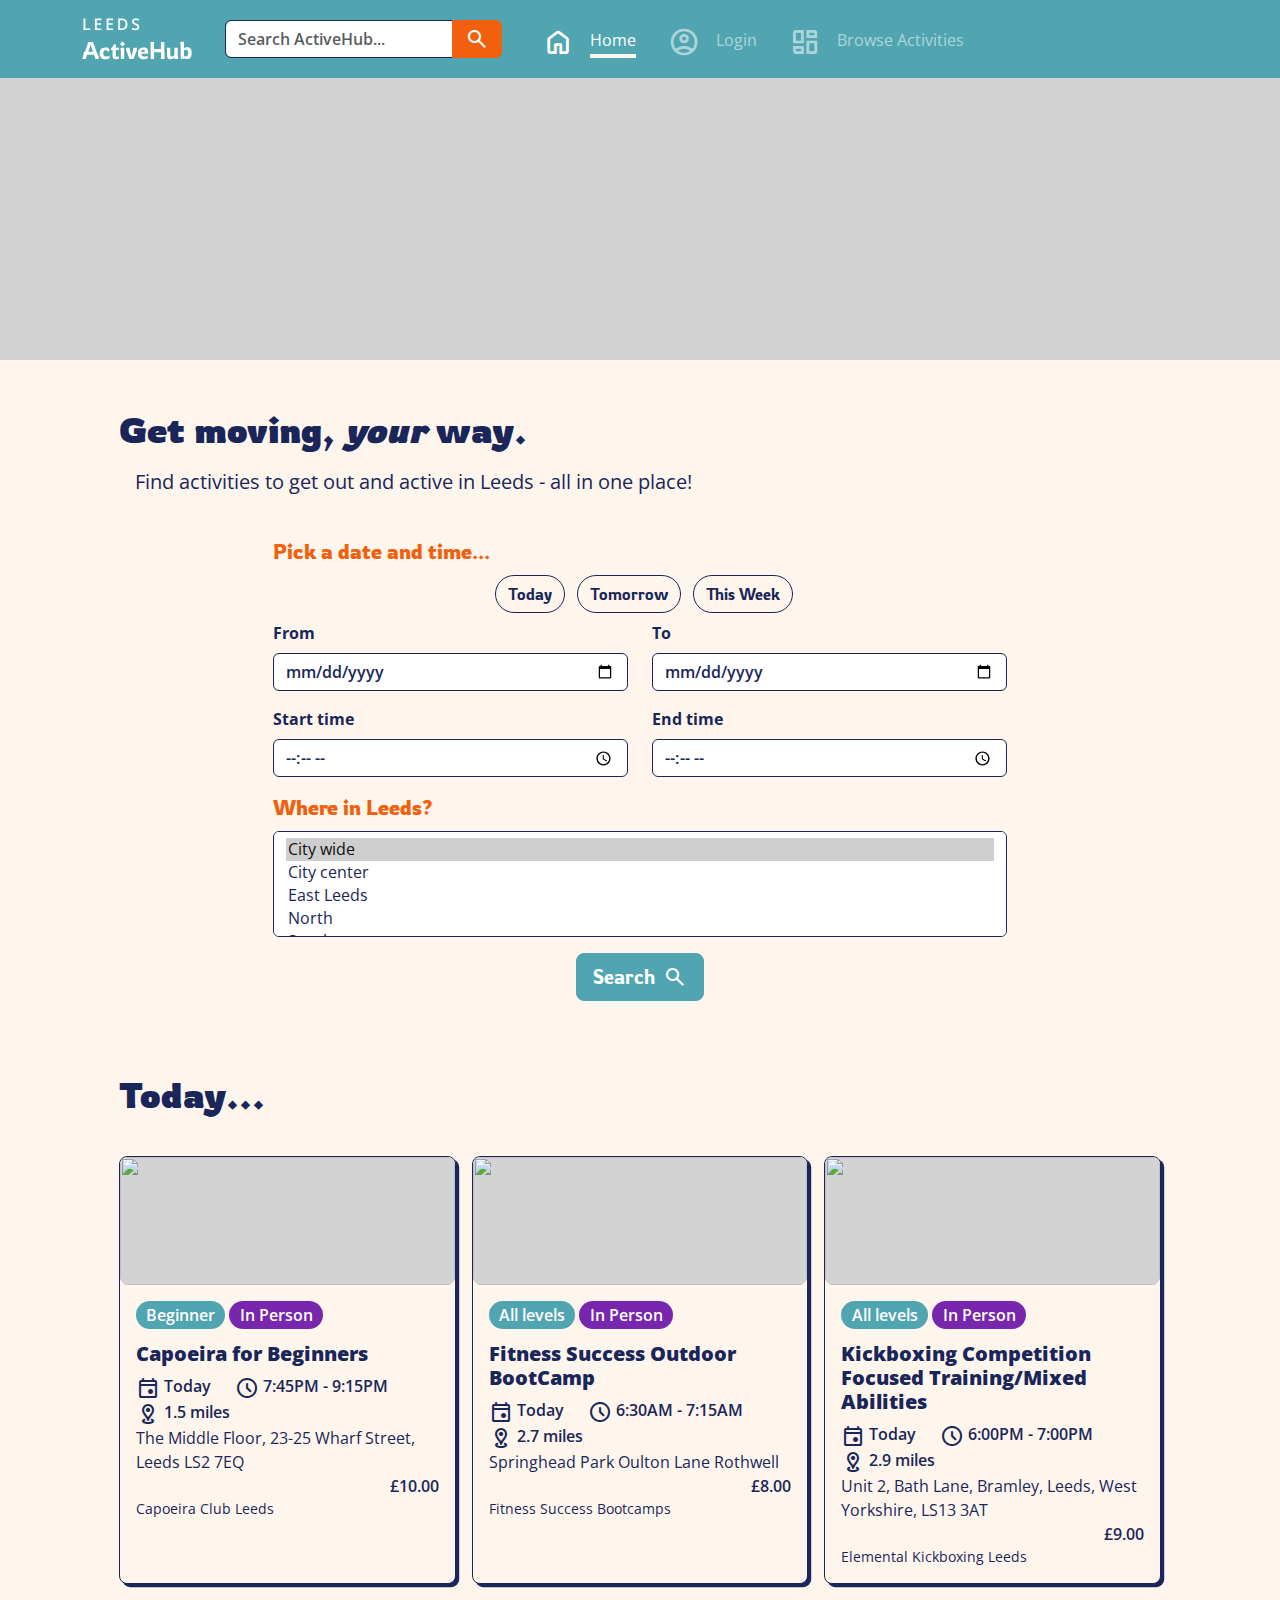
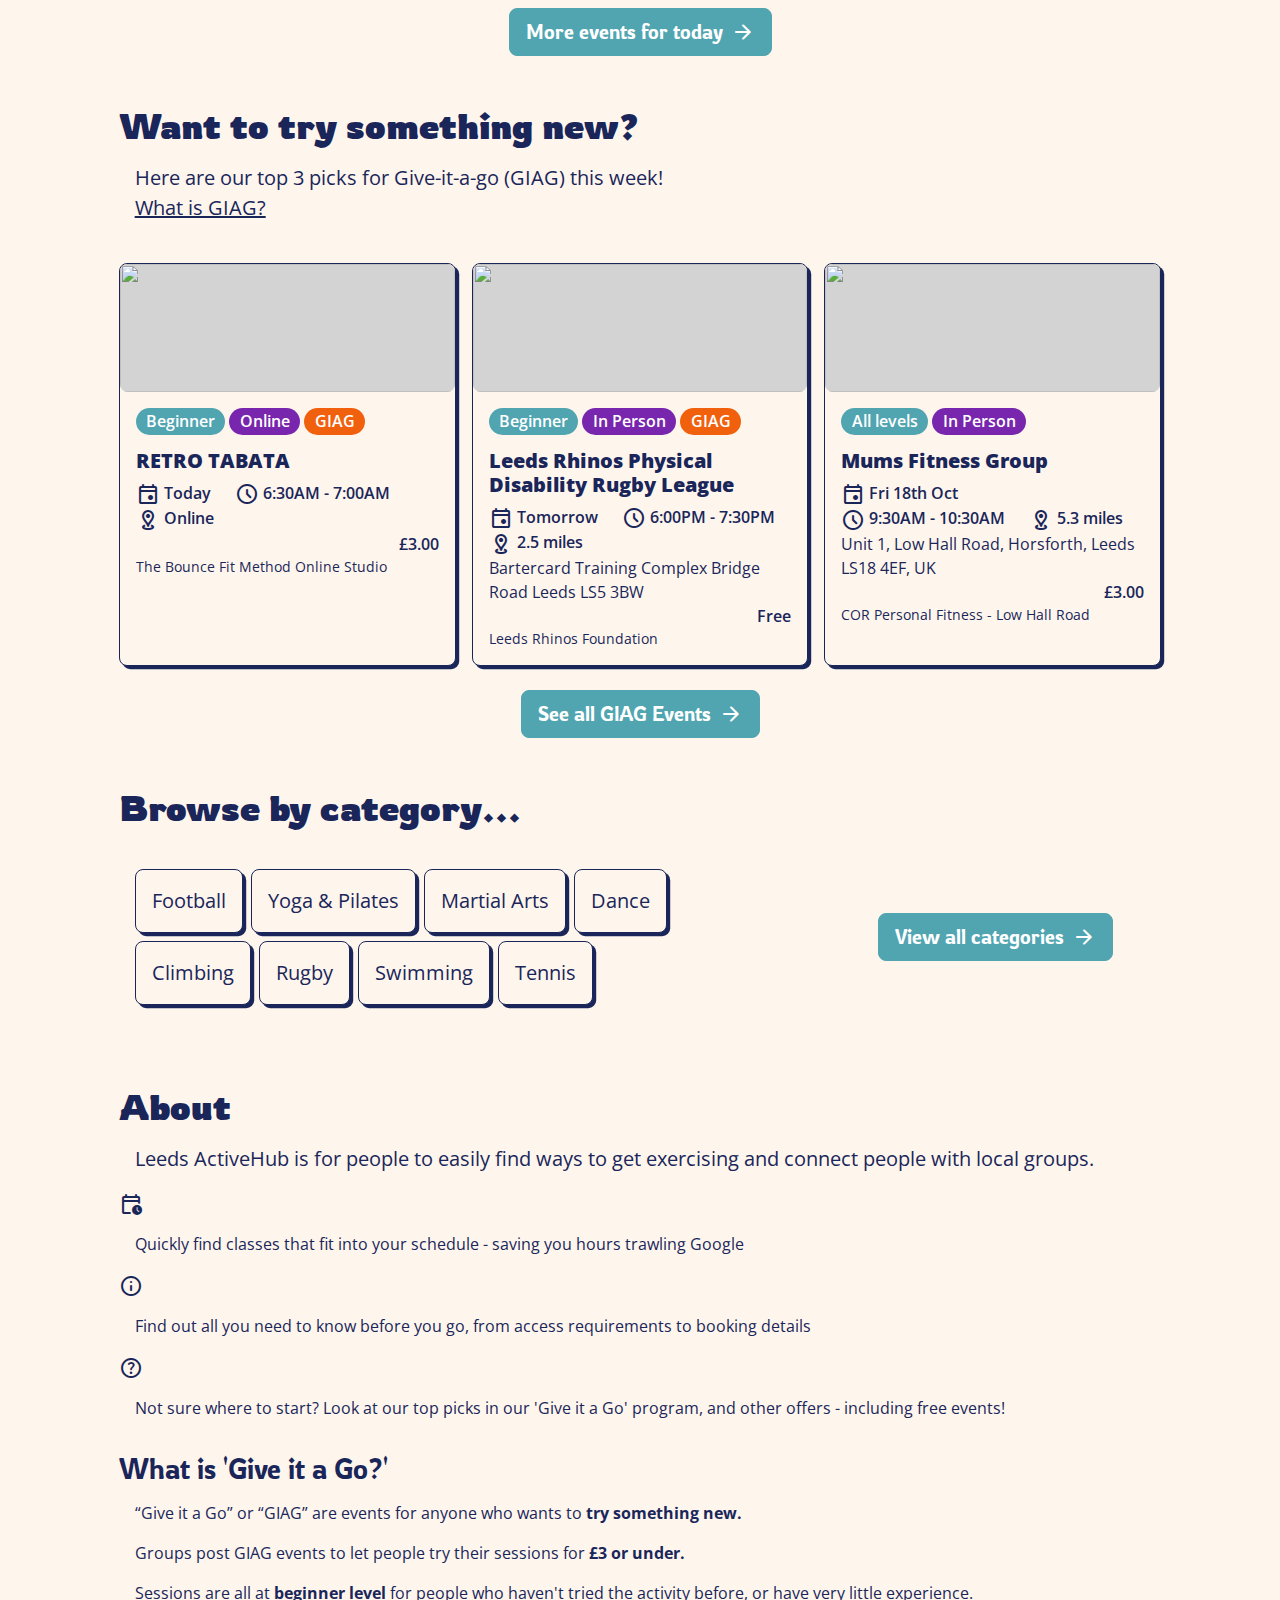
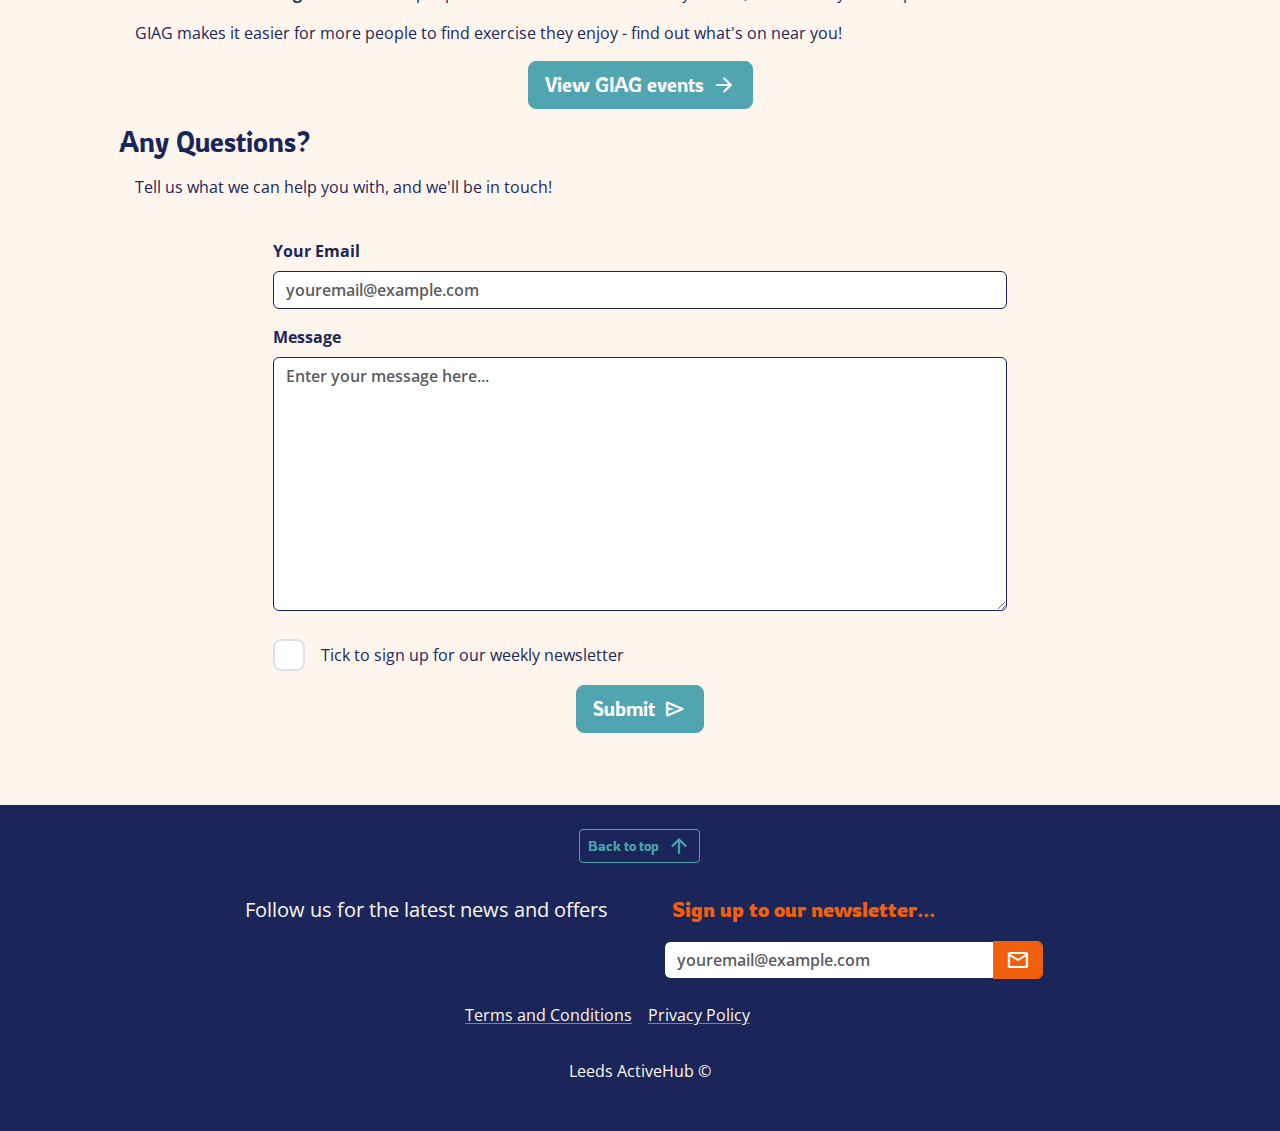
==== commit b9ecb6ea: "(index.html): Changed cards to horizontal at md to lg and card-stack row-col sizing, Populated text " ====
--- a/index.html
+++ b/index.html
@@ -211,83 +211,89 @@
 
 
         <!------- Today section ------->
-        <section class="today container mb-3 mb-sm-4 mb-lg-5 col-sm-11 col-xl-10">
+        <section class="today container-lg mb-3 mb-sm-4 mb-lg-5 col-sm-11 col-xl-10">
             <h2>Today...</h2>
 
-            <!-- Card Carousel -->
-            <div class="card-stack g-3 my-4 row row-cols-lg-2 row-cols-xl-3">
-
-                <!-- 1 -->
+            <!-- Card Stack -->
+            <div class="card-stack justify-content-center gx-0 gx-md-3 gy-3 my-4 row row-cols-1 row-cols-md-2 row-cols-lg-3">
+
+                <!-- 1 Capoeira Club Leeds-->
                 <div class="col">
                     <article class="card">
-                        <img src="" alt="" class="card-img-top">
-                        <div class="card-body p-2 p-lg-3">
-                            <div class="card-tags container-fluid mb-2 mb-md-3">
-                                <span class="badge rounded-pill tag-level">Beginner</span>
-                                <span class="badge rounded-pill tag-location">In Person</span>
-                            </div>
-                            <h3 class="card-title">Capoeira for Beginners</h3>
-                            <div class="row">
-                                <p class="col-auto card-key-info"><span class="material-symbols-rounded">event</span>Today</p>
-                                <p class="col-auto card-key-info"><span class="material-symbols-rounded">schedule</span>7:45PM - 9:15PM</p>
-                                <p class="col-auto card-key-info"><span class="material-symbols-rounded">distance</span>1.5 miles</p>
-                                <p class="col-12">The Middle Floor, 23-25 Wharf Street, Leeds LS2 7EQ</p>
-                                <p class="col text-end card-key-info">£10.00</p>
-                            </div>
-                        </div>
-                        <div class="card-footer text-end">Capoeira Club Leeds</div>
+                        <div class="row g-0">
+                            <div class="col-12 col-sm-4 col-md-12"><img src="" alt="" class="card-cover-img"></div>
+                            <div class="card-body col-12 col-sm-8 col-md-12 p-2 p-md-3">
+                                <div class="card-tags container-fluid mb-2">
+                                    <span class="badge rounded-pill tag-level">Beginner</span>
+                                    <span class="badge rounded-pill tag-location">In Person</span>
+                                </div>
+                                <h3 class="card-title">Capoeira for Beginners</h3>
+                                <div class="row">
+                                    <p class="col-auto card-key-info"><span class="material-symbols-rounded">event</span>Today</p>
+                                    <p class="col-auto card-key-info"><span class="material-symbols-rounded">schedule</span>7:45PM - 9:15PM</p>
+                                    <p class="col-auto card-key-info"><span class="material-symbols-rounded">distance</span>1.5 miles</p>
+                                    <p class="col-12">The Middle Floor, 23-25 Wharf Street, Leeds LS2 7EQ</p>
+                                    <p class="col-12 text-end card-key-info">£10.00</p>
+                                    <small class="col">Capoeira Club Leeds</small>
+                                </div>
+                            </div>
+                        </div>
                     </article>
                 </div>
                 <!-- end 1 -->
 
-                <!-- 2 -->
+                <!-- 2 Fitness Success Outdoor BootCamp-->
                 <div class="col">
                     <article class="card">
-                        <img src="" alt="" class="card-img-top">
-                        <div class="card-body p-2 p-lg-3">
-                            <div class="card-tags container-fluid mb-2 mb-md-3">
-                                <span class="badge rounded-pill tag-level">Beginner</span>
-                                <span class="badge rounded-pill tag-location">In Person</span>
-                            </div>
-                            <h3 class="card-title">Capoeira for Beginners</h3>
-                            <div class="row">
-                                <p class="col-auto card-key-info"><span class="material-symbols-rounded">event</span>Today</p>
-                                <p class="col-auto card-key-info"><span class="material-symbols-rounded">schedule</span>7:45PM - 9:15PM</p>
-                                <p class="col-auto card-key-info"><span class="material-symbols-rounded">distance</span>1.5 miles</p>
-                                <p class="col-12">The Middle Floor, 23-25 Wharf Street, Leeds LS2 7EQ</p>
-                                <p class="col text-end card-key-info">£10.00</p>
-                            </div>
-                        </div>
-                        <div class="card-footer text-end">Capoeira Club Leeds</div>
+                        <div class="row g-0">
+                            <div class="col-12 col-sm-4 col-md-12"><img src="" alt="" class="card-cover-img"></div>
+                            <div class="card-body col-12 col-sm-8 col-md-12 p-2 p-md-3">
+                                <div class="card-tags container-fluid mb-2">
+                                    <span class="badge rounded-pill tag-level">All levels</span>
+                                    <span class="badge rounded-pill tag-location">In Person</span>
+                                </div>
+                                <h3 class="card-title">Fitness Success Outdoor BootCamp</h3>
+                                <div class="row">
+                                    <p class="col-auto card-key-info"><span class="material-symbols-rounded">event</span>Today</p>
+                                    <p class="col-auto card-key-info"><span class="material-symbols-rounded">schedule</span>6:30AM - 7:15AM</p>
+                                    <p class="col-auto card-key-info"><span class="material-symbols-rounded">distance</span>2.7 miles</p>
+                                    <p class="col-12">Springhead Park Oulton Lane Rothwell</p>
+                                    <p class="col-12 text-end card-key-info">£8.00</p>
+                                    <small class="col">Fitness Success Bootcamps</small>
+                                </div>
+                            </div>
+                        </div>
                     </article>
                 </div>
                 <!-- end 2 -->
 
-                <!-- 3 -->
+                <!-- 3 Elemental Kickboxing -->
                 <div class="col">
                     <article class="card">
-                        <img src="" alt="" class="card-img-top">
-                        <div class="card-body p-2 p-lg-3">
-                            <div class="card-tags container-fluid mb-2 mb-md-3">
-                                <span class="badge rounded-pill tag-level">Beginner</span>
-                                <span class="badge rounded-pill tag-location">In Person</span>
-                            </div>
-                            <h3 class="card-title">Capoeira for Beginners</h3>
-                            <div class="row">
-                                <p class="col-auto card-key-info"><span class="material-symbols-rounded">event</span>Today</p>
-                                <p class="col-auto card-key-info"><span class="material-symbols-rounded">schedule</span>7:45PM - 9:15PM</p>
-                                <p class="col-auto card-key-info"><span class="material-symbols-rounded">distance</span>1.5 miles</p>
-                                <p class="col-12">The Middle Floor, 23-25 Wharf Street, Leeds LS2 7EQ</p>
-                                <p class="col text-end card-key-info">£10.00</p>
-                            </div>
-                        </div>
-                        <div class="card-footer text-end">Capoeira Club Leeds</div>
+                        <div class="row g-0">
+                            <div class="col-12 col-sm-4 col-md-12"><img src="" alt="" class="card-cover-img"></div>
+                            <div class="card-body col-12 col-sm-8 col-md-12 p-2 p-md-3">
+                                <div class="card-tags container-fluid mb-2">
+                                    <span class="badge rounded-pill tag-level">All levels</span>
+                                    <span class="badge rounded-pill tag-location">In Person</span>
+                                </div>
+                                <h3 class="card-title">Kickboxing Competition Focused Training/Mixed Abilities</h3>
+                                <div class="row">
+                                    <p class="col-auto card-key-info"><span class="material-symbols-rounded">event</span>Today</p>
+                                    <p class="col-auto card-key-info"><span class="material-symbols-rounded">schedule</span>6:00PM - 7:00PM</p>
+                                    <p class="col-auto card-key-info"><span class="material-symbols-rounded">distance</span>2.9 miles</p>
+                                    <p class="col-12">Unit 2, Bath Lane, Bramley, Leeds, West Yorkshire, LS13 3AT</p>
+                                    <p class="col-12 text-end card-key-info">£9.00</p>
+                                    <small class="col">Elemental Kickboxing Leeds</small>
+                                </div>
+                            </div>
+                        </div>
                     </article>
                 </div>
                 <!-- end 3 -->
 
             </div>
-            <!-- End Card carousel -->
+            <!-- End Card stack -->
 
             <div class="text-center">
                 <a href="#" class="btn btn-lg btn-primary">More events for today<span class="material-symbols-rounded">arrow_forward</span></a>
@@ -303,38 +309,84 @@
                 <br><a href="#">What is GIAG?</a>
             </p>
 
-            <div class="card-carousel my-4 mx-md-5">
-                <div class="card">
-                    <img src="" alt="" class="card-img-top">
-
-                    <div class="card-body mx-md-4 my-md-2">
-                        <div class="card-tags container-fluid mb-2 mb-md-3">
-                            <span class="badge rounded-pill tag-giag">GIAG</span>
-                            <span class="badge rounded-pill tag-level">Beginner</span>
-                            <span class="badge rounded-pill tag-location">In Person</span>
-                        </div>
-                        <h3 class="card-title">Event title</h3>
-                            <div class="card-key-info">
-                                <span class="material-symbols-rounded">event</span>
-                                <p>Mon 1st Jan</p></div>
-                            <div class="card-key-info">
-                                <span class="material-symbols-rounded">schedule</span>
-                                <p>00:00AM - 00:00AM</p>
-                            </div>
-                        <div class="card-key-info">
-                            <span class="material-symbols-rounded">distance</span>
-                            <p>0.0 miles</p>
-                        </div>
-                        <p>Location Full Address</p>                 
-                        <div class="card-key-info price">
-                            <p>£0.00</p>
-                        </div>
-                    </div>
-
-                    <div class="card-footer text-end">Organiser Name</div>
-
-                </div>
-                
+            <div class="card-stack justify-content-center gx-0 gx-md-3 gy-3 my-4 row row-cols-1 row-cols-md-2 row-cols-lg-3">
+
+                <!-- 1 RETRO TABATA -->
+                <div class="col">
+                    <article class="card">
+                        <div class="row g-0">
+                            <div class="col-12 col-sm-4 col-md-12"><img src="" alt="" class="card-cover-img"></div>
+                            <div class="card-body col-12 col-sm-8 col-md-12 p-2 p-md-3">
+                                <div class="card-tags container-fluid mb-2">
+                                    <span class="badge rounded-pill tag-level">Beginner</span>
+                                    <span class="badge rounded-pill tag-location">Online</span>
+                                    <span class="badge rounded-pill tag-giag">GIAG</span>
+                                </div>
+                                <h3 class="card-title">RETRO TABATA</h3>
+                                <div class="row">
+                                    <p class="col-auto card-key-info"><span class="material-symbols-rounded">event</span>Today</p>
+                                    <p class="col-auto card-key-info"><span class="material-symbols-rounded">schedule</span>6:30AM - 7:00AM</p>
+                                    <p class="col-auto card-key-info"><span class="material-symbols-rounded">distance</span>Online</p>
+                                    <p class="col-12 text-end card-key-info">£3.00</p>
+                                    <small class="col">The Bounce Fit Method Online Studio</small>
+                                </div>
+                            </div>
+                        </div>
+                    </article>
+                </div>
+                <!-- end 1 -->
+
+                <!-- 2 Leeds Rhinos Rugby League-->
+                <div class="col">
+                    <article class="card">
+                        <div class="row g-0">
+                            <div class="col-12 col-sm-4 col-md-12"><img src="" alt="" class="card-cover-img"></div>
+                            <div class="card-body col-12 col-sm-8 col-md-12 p-2 p-md-3">
+                                <div class="card-tags container-fluid mb-2">
+                                    <span class="badge rounded-pill tag-level">Beginner</span>
+                                    <span class="badge rounded-pill tag-location">In Person</span>
+                                    <span class="badge rounded-pill tag-giag">GIAG</span>
+                                </div>
+                                <h3 class="card-title">Leeds Rhinos Physical Disability Rugby League</h3>
+                                <div class="row">
+                                    <p class="col-auto card-key-info"><span class="material-symbols-rounded">event</span>Tomorrow</p>
+                                    <p class="col-auto card-key-info"><span class="material-symbols-rounded">schedule</span>6:00PM - 7:30PM</p>
+                                    <p class="col-auto card-key-info"><span class="material-symbols-rounded">distance</span>2.5 miles</p>
+                                    <p class="col-12">Bartercard Training Complex Bridge Road Leeds LS5 3BW</p>
+                                    <p class="col-12 text-end card-key-info">Free</p>
+                                    <small class="col">Leeds Rhinos Foundation</small>
+                                </div>
+                            </div>
+                        </div>
+                    </article>
+                </div>
+                <!-- end 2 -->
+
+                <!-- 3 Mums Fitness Group -->
+                <div class="col">
+                    <article class="card">
+                        <div class="row g-0">
+                            <div class="col-12 col-sm-4 col-md-12"><img src="" alt="" class="card-cover-img"></div>
+                            <div class="card-body col-12 col-sm-8 col-md-12 p-2 p-md-3">
+                                <div class="card-tags container-fluid mb-2">
+                                    <span class="badge rounded-pill tag-level">All levels</span>
+                                    <span class="badge rounded-pill tag-location">In Person</span>
+                                </div>
+                                <h3 class="card-title">Mums Fitness Group</h3>
+                                <div class="row">
+                                    <p class="col-auto card-key-info"><span class="material-symbols-rounded">event</span>Fri 18th Oct</p>
+                                    <p class="col-auto card-key-info"><span class="material-symbols-rounded">schedule</span>9:30AM - 10:30AM</p>
+                                    <p class="col-auto card-key-info"><span class="material-symbols-rounded">distance</span>5.3 miles</p>
+                                    <p class="col-12">Unit 1, Low Hall Road, Horsforth, Leeds LS18 4EF, UK</p>
+                                    <p class="col-12 text-end card-key-info">£3.00</p>
+                                    <small class="col">COR Personal Fitness - Low Hall Road</small>
+                                </div>
+                            </div>
+                        </div>
+                    </article>
+                </div>
+                <!-- end 3 -->
+
             </div>
             <!-- End Card carousel -->
             
--- a/css/main-style.css
+++ b/css/main-style.css
@@ -46,12 +46,11 @@
 --mobile--h2: 2.25rem;
 --mobile--h3: 1.75rem;
 --mobile--h4: 1.5rem;
---mobile--card-title: 1.5rem;
---mobile--card-key-info: 1.12rem;
+--mobile--card-title: 1.25rem;
+--mobile--card-key-info: 1rem;
 --mobile--lead-text: 1.25rem;
 --mobile--p-text: 1rem;
 --mobile--inline-links: 1rem;
---mobile--small-text: 0.88rem;
 --mobile--fieldset-legend: 1.25rem;
 --mobile--field-label_upper: 1rem;
 --mobile--field-label_lower: 1rem;
@@ -71,7 +70,6 @@
 --desktop--p-text: 1.12rem;
 --desktop--lead-text-small: 1.38rem;
 --desktop--inline-links: 1.12rem;
---desktop--small-text: 1rem;
 --desktop--input-placeholder-p-text: 1.12rem;
 
 /* Cards */
@@ -423,9 +421,11 @@
 
 
 /* ----- Cards ----- */
-.card-stack {
+
+/* .card-stack {
     border: solid 2px red;
-}
+} */
+
 /* Listing cards */
 .card {
     --card-border-radius: 0.5rem;
@@ -435,15 +435,17 @@
     box-shadow: var(--card-shadow);
     border: solid 0.1rem var(--surface-dark);
     border-radius: var(--card-border-radius);
-    
-    font-family: var(--secondary-font-family);
-}
-
-
-.card-img-top {
-    min-height: 10rem;
+    font-family: var(--secondary-font-family);
+    height: 100%;
+}
+
+.card-cover-img {
+    width: 100%;
+    height: 100%;
+    min-height: 8rem;
     background-color: lightgrey;
-    border-radius: var(--card-border-radius)var(--card-border-radius) 0 0;
+    object-fit: cover;
+    border-radius: var(--card-border-radius);
 }
 
 .card-title {
@@ -453,7 +455,7 @@
 }
 
 .card-body p {
-    margin: 0.25rem;
+    margin: 0;
 }
 
 .card-key-info {
@@ -462,7 +464,7 @@
 }
 
 .card-key-info>.material-symbols-rounded {
-    margin-right: 0.5rem;
+    margin-right: 0.25rem;
 }
 
 /* Simple Cards */
@@ -482,6 +484,7 @@
     justify-content: center;
     max-width: 50%;
     box-sizing: border-box;
+    align-self: center;
 }
 
 .card-simple a {
@@ -497,7 +500,9 @@
     font-size: var(--mobile--p-text);
     font-family: var(--secondary-font-family);
     font-weight: 600;
-}
+    margin-bottom: var(--bs-badge-padding-y);
+}
+
 .tag-giag {
     background-color: var(--secondary-colour);
 }
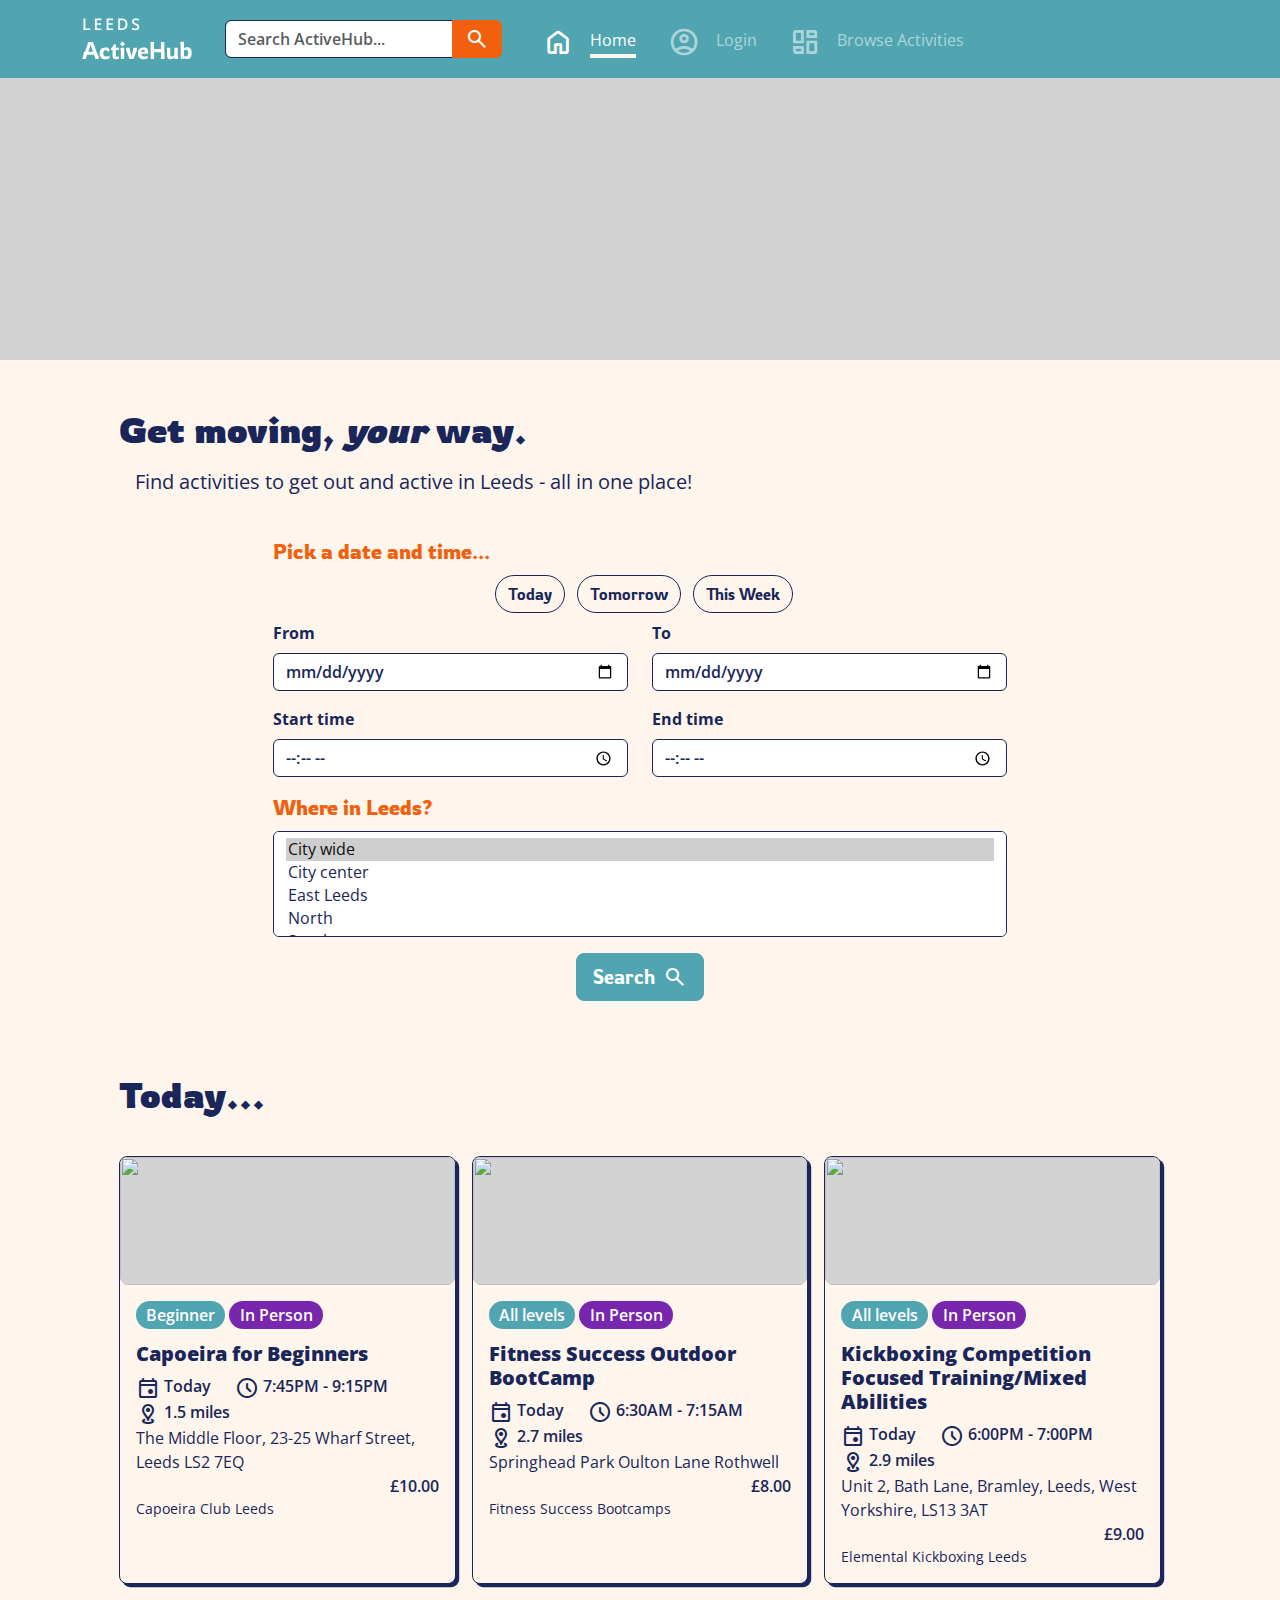
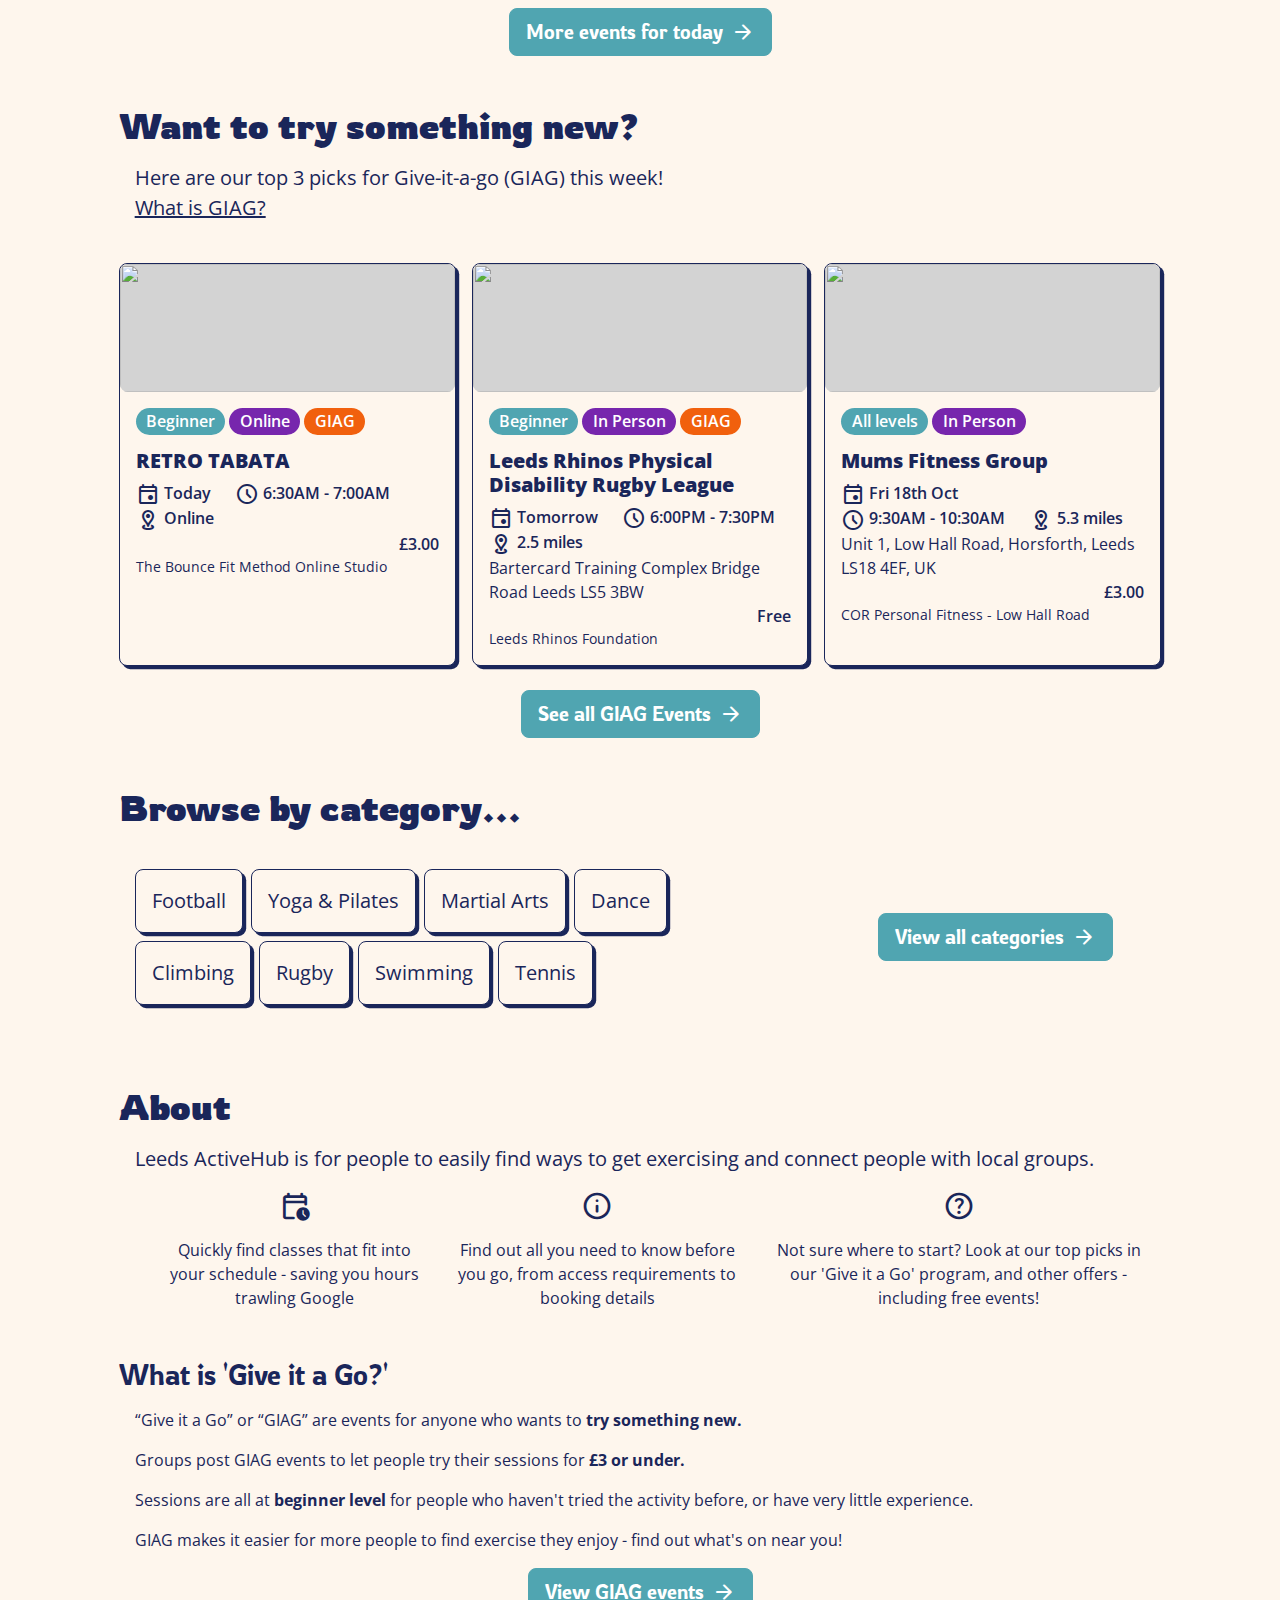
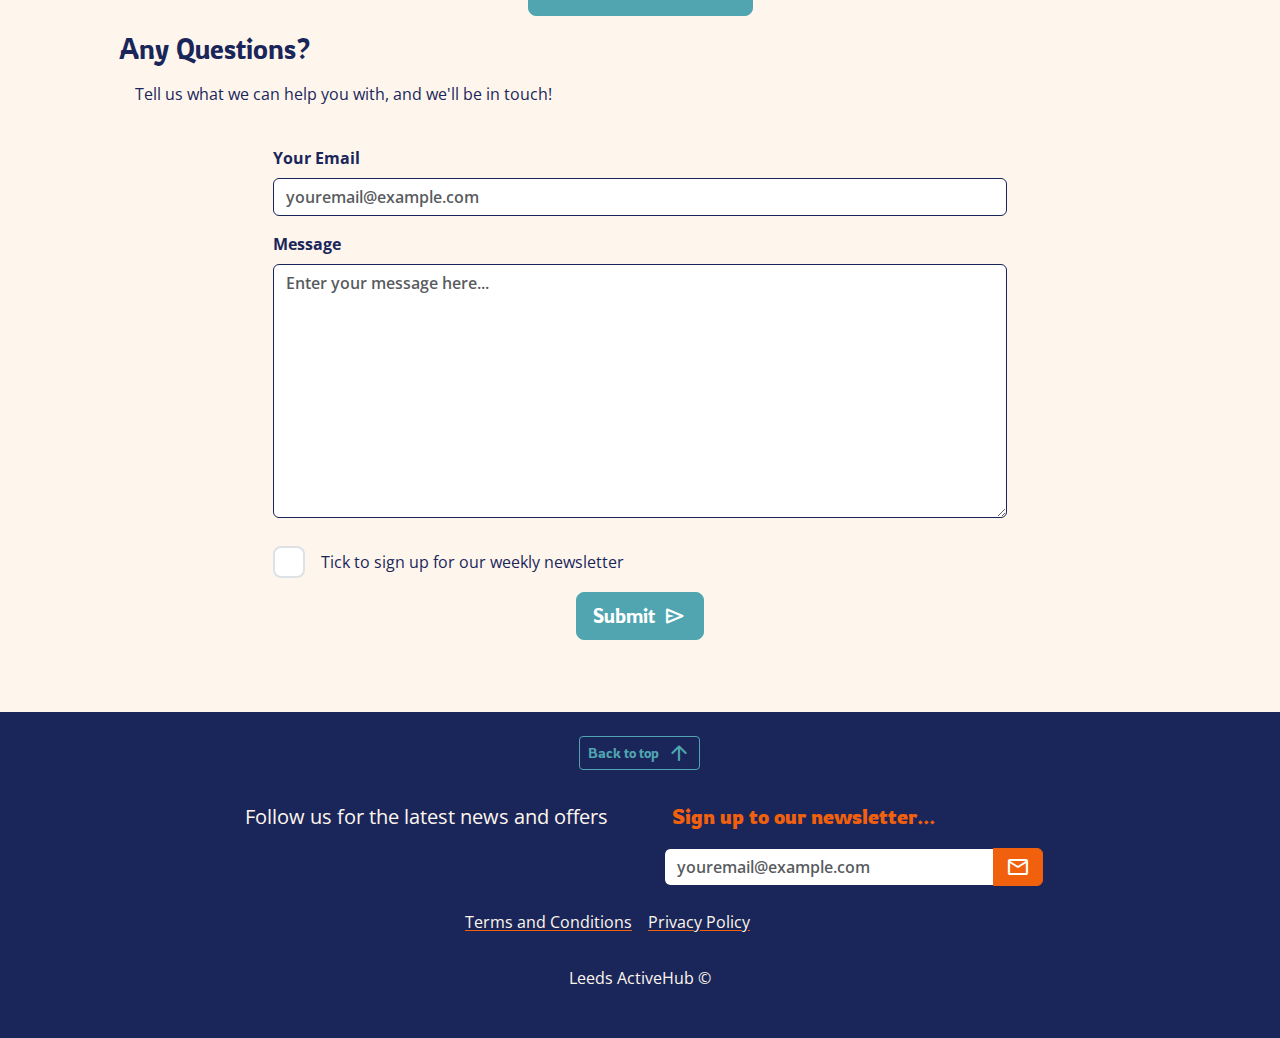
==== commit 6c7cb3f8: "(index.html): Changed USP points to unordered list for better semantic markup (main-style.css): Remo" ====
--- a/index.html
+++ b/index.html
@@ -430,18 +430,20 @@
                 <div class="col">
                     <h2>About</h2>
                     <p class="lead">Leeds ActiveHub is for people to easily find ways to get exercising and connect people with local groups. </p>
-                    <div class="usp-point">
-                        <span class="material-symbols-rounded">calendar_clock</span>
-                        <p>Quickly find classes that fit into your schedule - saving you hours trawling Google</p>
-                    </div>
-                    <div class="usp-point">
-                        <span class="material-symbols-rounded">info</span>
-                        <p>Find out all you need to know before you go, from access requirements to booking details</p>
-                    </div>
-                    <div class="usp-point">
-                        <span class="material-symbols-rounded">help</span>
-                        <p>Not sure where to start? Look at our top picks in our 'Give it a Go' program, and other offers - including free events!</p>
-                    </div>
+                    <ul class="usp-point-group d-md-flex text-center">
+                        <li class="usp-point">
+                            <span class="material-symbols-rounded">calendar_clock</span>
+                            <p>Quickly find classes that fit into your schedule - saving you hours trawling Google</p>
+                        </li>
+                        <li class="usp-point">
+                            <span class="material-symbols-rounded">info</span>
+                            <p>Find out all you need to know before you go, from access requirements to booking details</p>
+                        </li>
+                        <li class="usp-point">
+                            <span class="material-symbols-rounded">help</span>
+                            <p>Not sure where to start? Look at our top picks in our 'Give it a Go' program, and other offers - including free events!</p>
+                        </li>
+                    </ul>
                 </div>
 
                 <!-- What is GIAG -->
--- a/css/main-style.css
+++ b/css/main-style.css
@@ -515,6 +515,14 @@
     background-color: var(--tertiary-colour);
 }
 
+/* --- USP Points --- */
+.usp-point-group {
+    list-style-type: none;
+}
+
+.usp-point>.material-symbols-rounded {
+    font-size: 2em;
+}
 /* ============== */
 /* MAIN NAVBAR    */
 /* ============== */
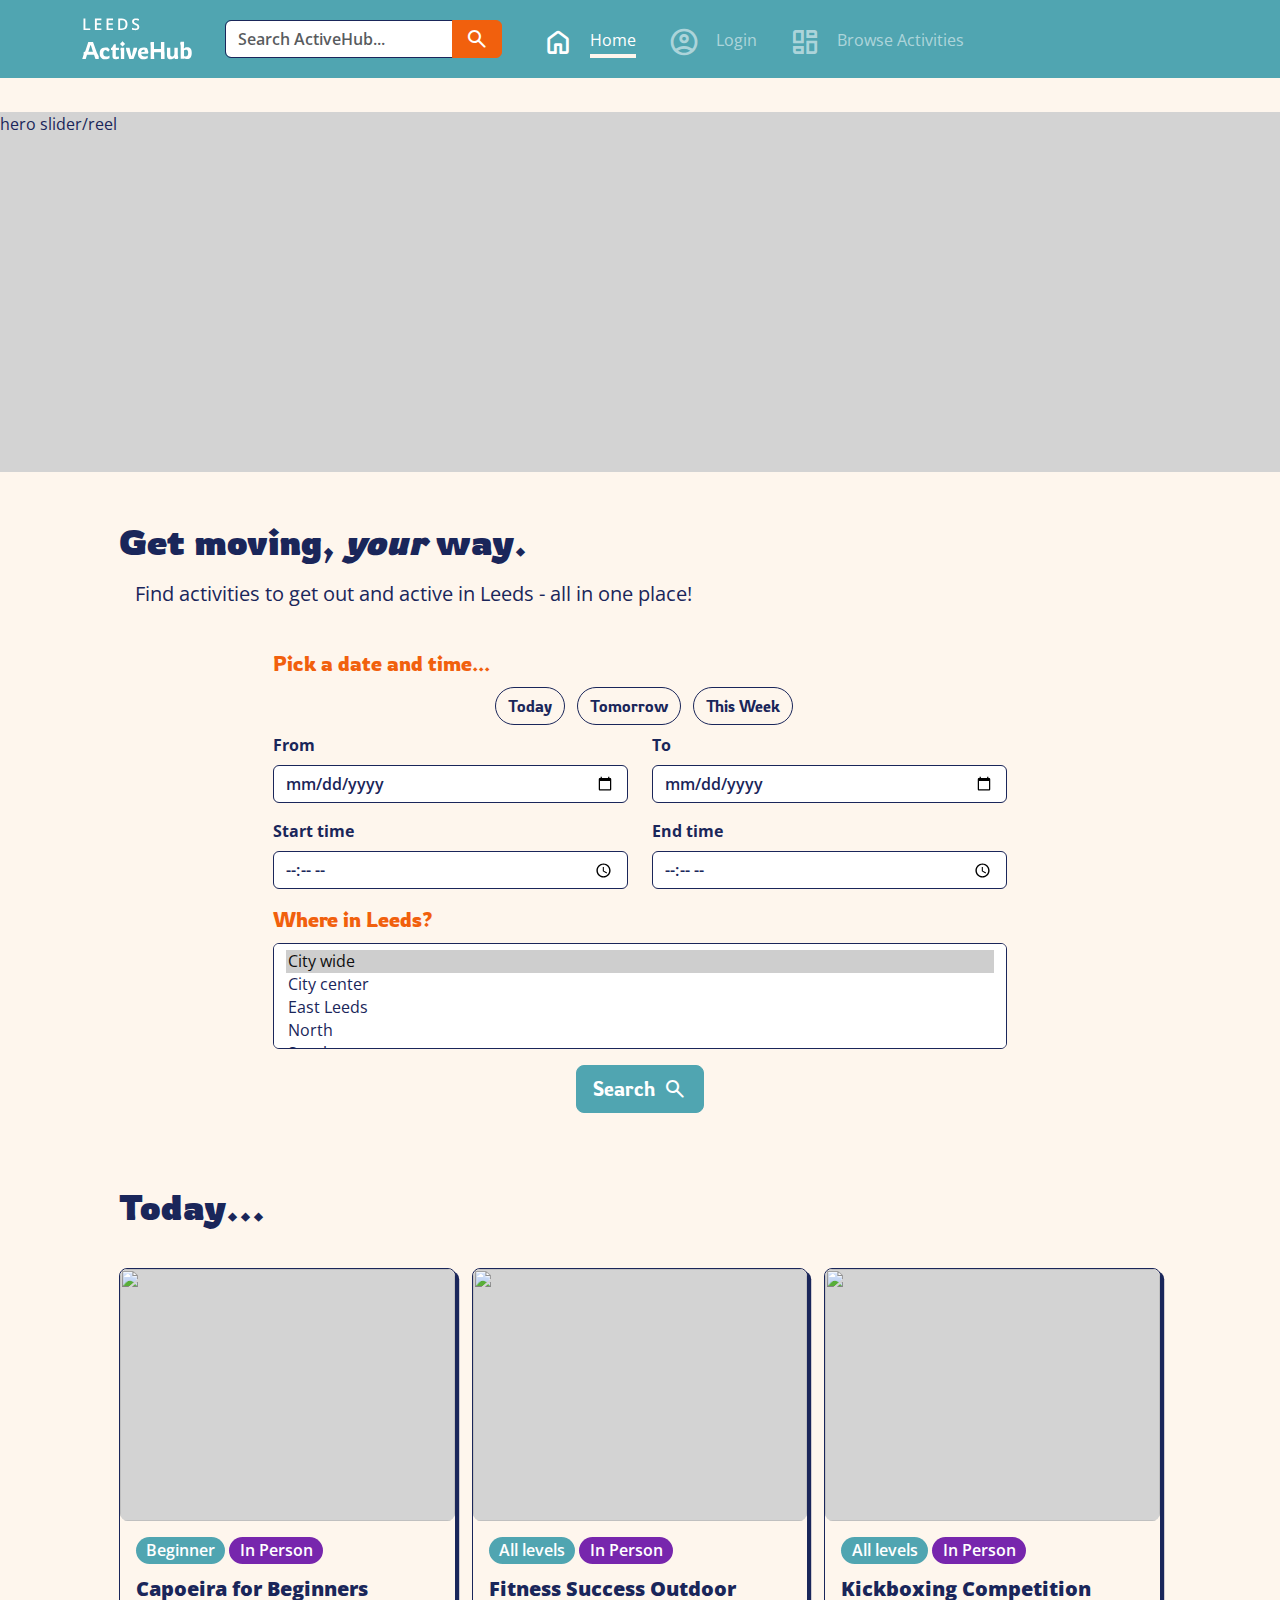
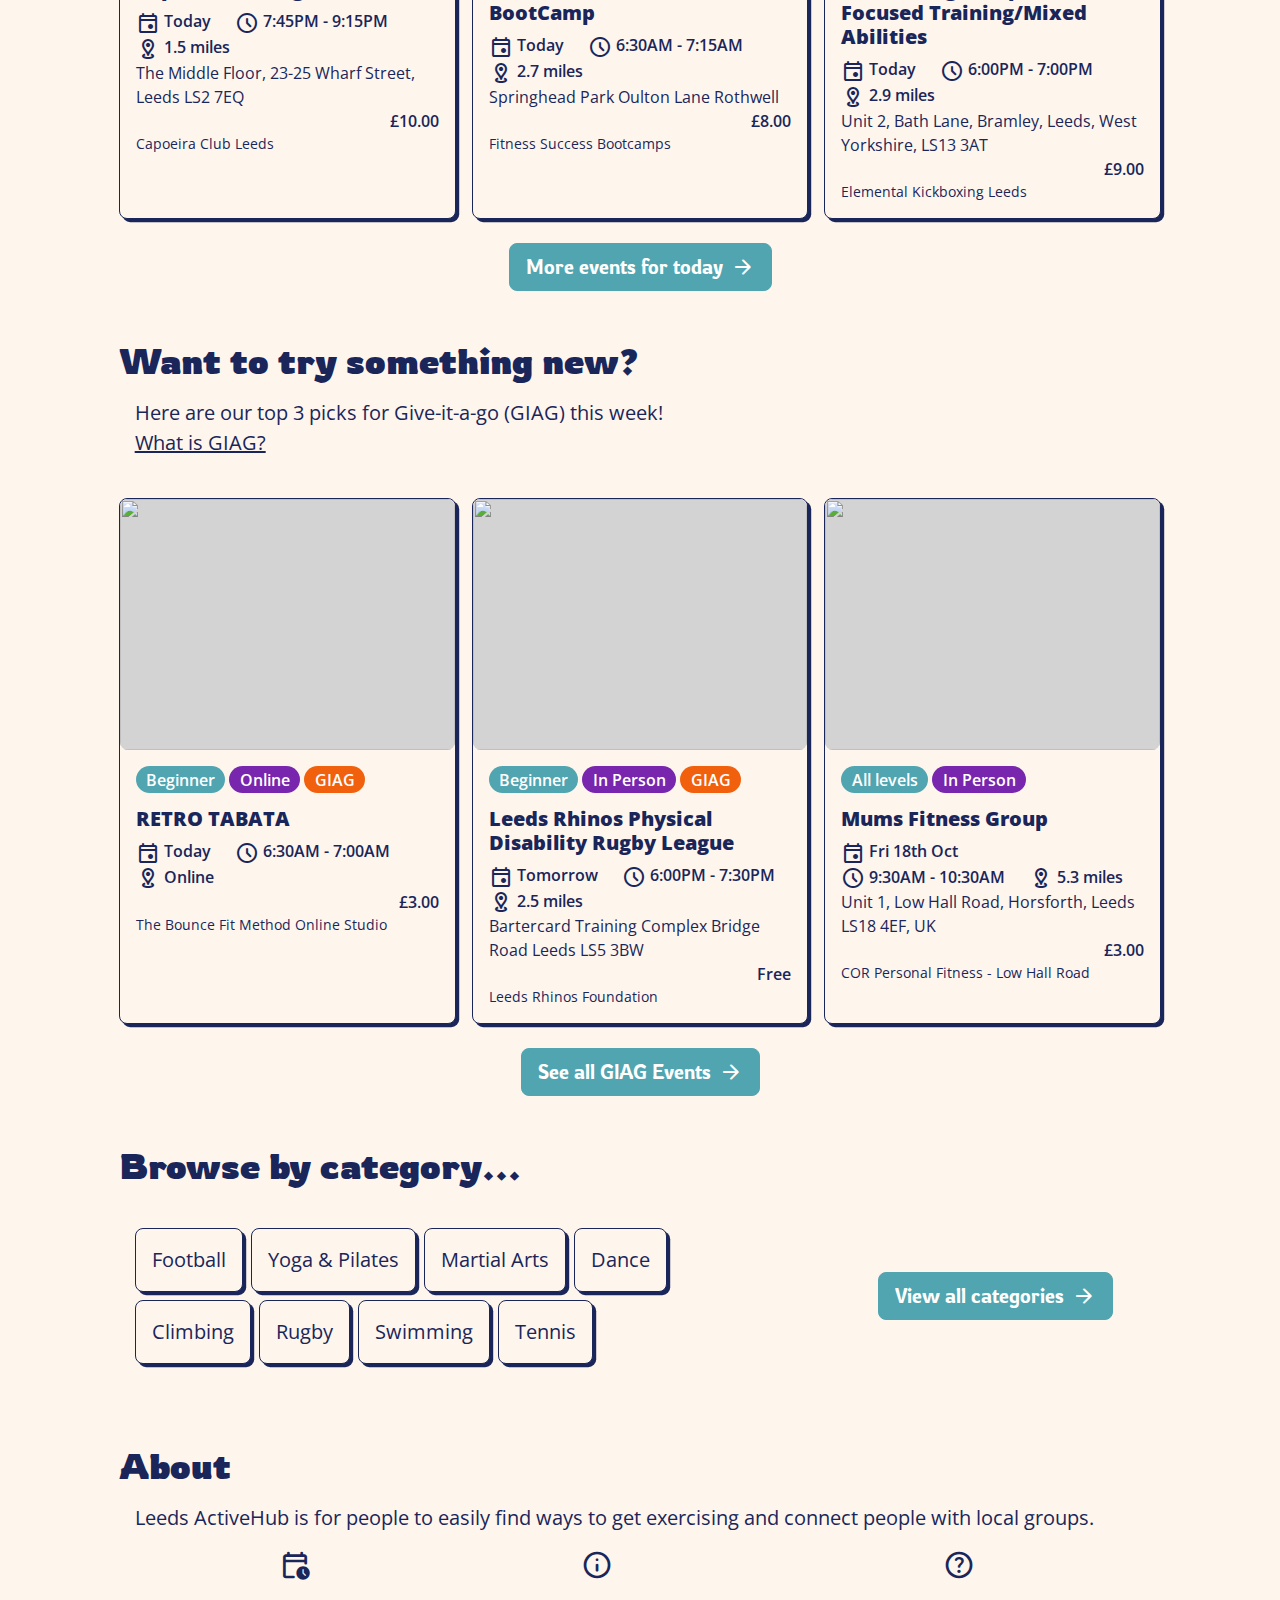
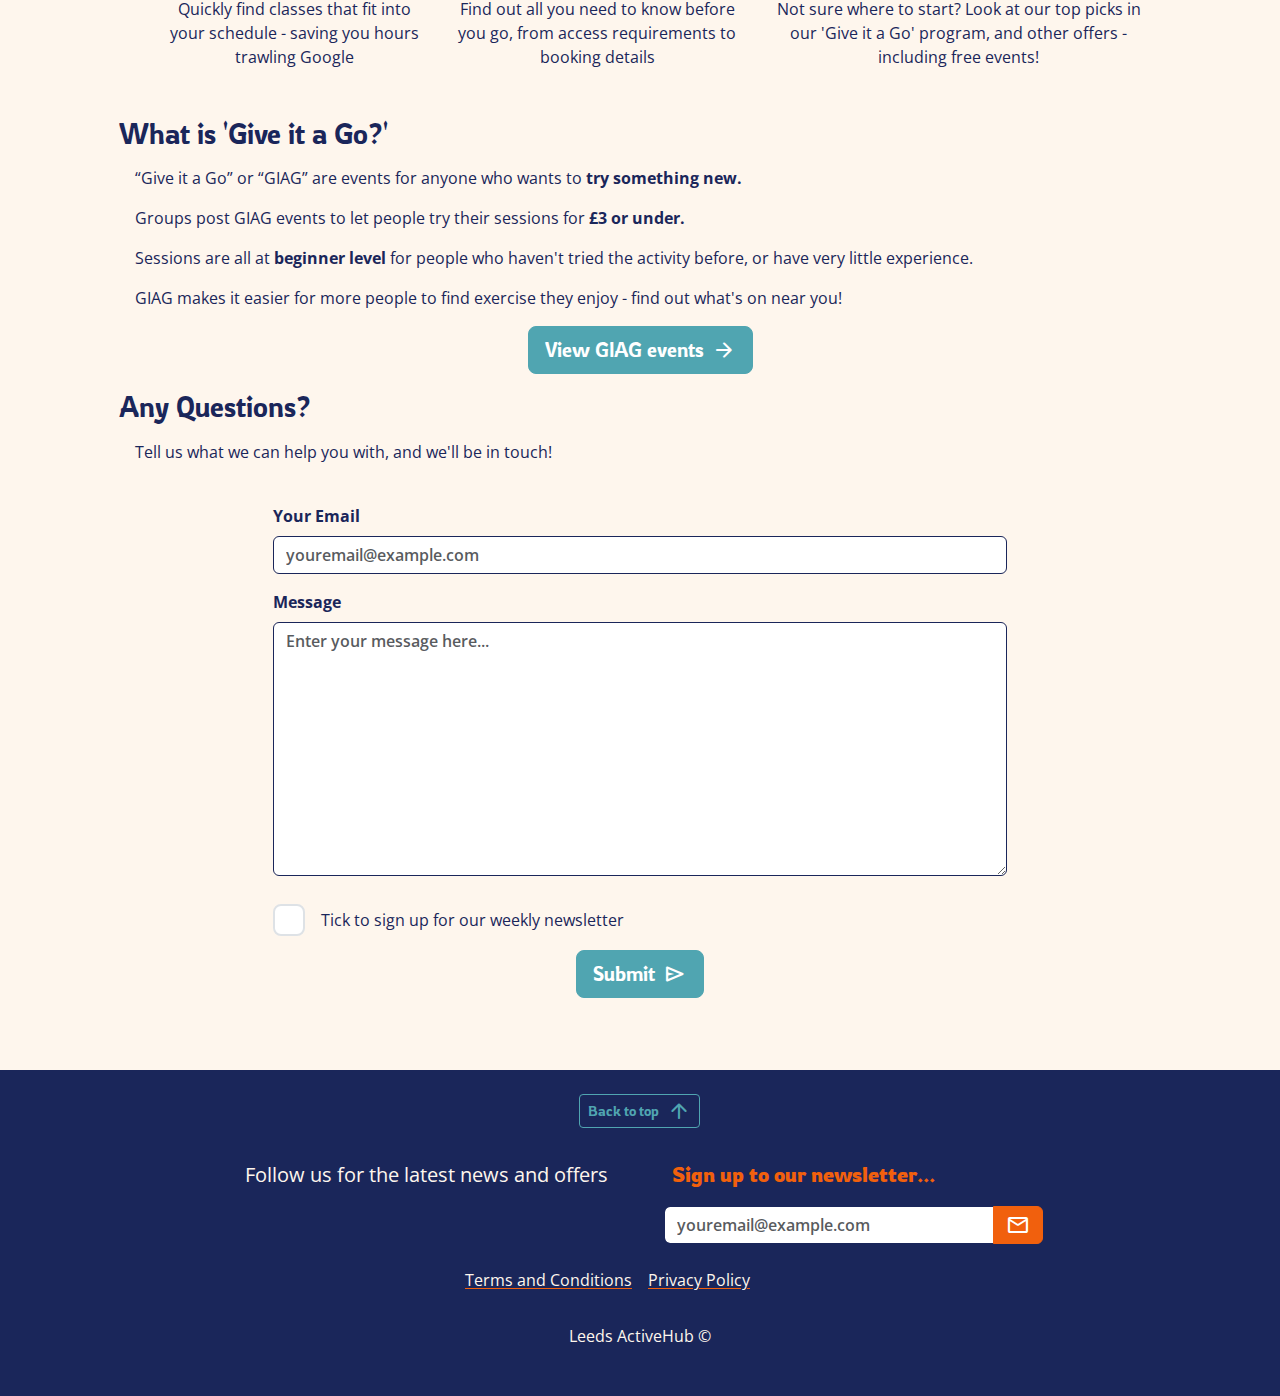
==== commit 5917b09a: "(browse-activities.html, event-page.html, index.html): Removed main-footer class from page footers a" ====
--- a/index.html
+++ b/index.html
@@ -108,7 +108,7 @@
                                 <a class="nav-link" href="#"><span class="material-symbols-rounded">account_circle</span>Login</a>
                             </li>
                             <li class="nav-item">
-                                <a class="nav-link" href="#"><span class="material-symbols-rounded">browse</span>Browse Activities</a>
+                                <a class="nav-link" href="/browse-activities.html"><span class="material-symbols-rounded">browse</span>Browse Activities</a>
                             </li>
                         </ul>
                     </div>
@@ -492,7 +492,7 @@
     <!------- FOOTER -------->
     <!----------------------->
 
-    <footer class="main-footer container-fluid pt-4 pb-3">
+    <footer class="bg-dark container-fluid pt-4 pb-3">
         
         <!-- Content container -->
         <div class="container justify-content-center text-center g-0 col-xs-10 col-lg-8 col-xl-8">
--- a/css/main-style.css
+++ b/css/main-style.css
@@ -24,6 +24,9 @@
 /* Box shadows */
 --2x-box-shadow: 0.15rem 0.15rem 0px 0px;
 --card-shadow: 0.2rem 0.2rem 0 0 var(--surface-dark);
+
+/* Borders */
+--form-control-border: solid 0.05rem var(--surface-dark);
 
 
 /* ---------------- */
@@ -90,8 +93,8 @@
 
 
 /* top margin offsets from behind fixed header */
-main {
-    margin-top: 5rem;
+main.container-fluid {
+    padding-top: 7rem;
 }
 
 
@@ -184,9 +187,15 @@
     text-underline-offset: 15%;
 }
 
-
-
-
+/* ============== */
+/* BG BASE COLOUR */
+/* ============== */
+
+/* Overrides Bootstrap utility class with !important */
+.bg-dark {
+    background-color: var(--surface-dark) !important;
+    color: var(--surface-light) !important;
+}
 
 /* ============== */
 /* COMPONENTS     */
@@ -386,7 +395,13 @@
     color: var(--surface-dark);
     font-family: var(--secondary-font-family);
     font-weight: 600;
-    border: solid 0.05rem var(--surface-dark);
+    border: var(--form-control-border);
+}
+
+/* Input groups */
+.input-group-text {
+    background-color: inherit;
+    border: var(--form-control-border);
 }
 
 /* Focus ring */
@@ -419,6 +434,29 @@
     border-color: var(--secondary-colour);
 }
 
+/* noUISlider input */
+
+/* Handles */
+.noUi-handle {
+    background: var(--surface-dark);
+    border: var(--form-control-border);
+    box-shadow: none;
+}
+
+/* Hide notches */
+.noUi-handle::before, .noUi-handle::after {
+    display: none;
+}
+
+/* Connector range fill */
+.noUi-connect {
+    background-color: var(--primary-colour);
+}
+
+.noUi-pips {
+    font-family: var(--secondary-font-family);
+    color: var(--surface-dark);
+}
 
 /* ----- Cards ----- */
 
@@ -442,7 +480,7 @@
 .card-cover-img {
     width: 100%;
     height: 100%;
-    min-height: 8rem;
+    aspect-ratio: 4 / 3;
     background-color: lightgrey;
     object-fit: cover;
     border-radius: var(--card-border-radius);
@@ -549,14 +587,4 @@
 
 .nav-link:hover, .nav-link:active {
     color: var(--surface-dark);
-}
-
-
-/* ============== */
-/* MAIN FOOTER    */
-/* ============== */
-
-.main-footer {
-    background-color: var(--surface-dark);
-    color: var(--surface-light);
 }